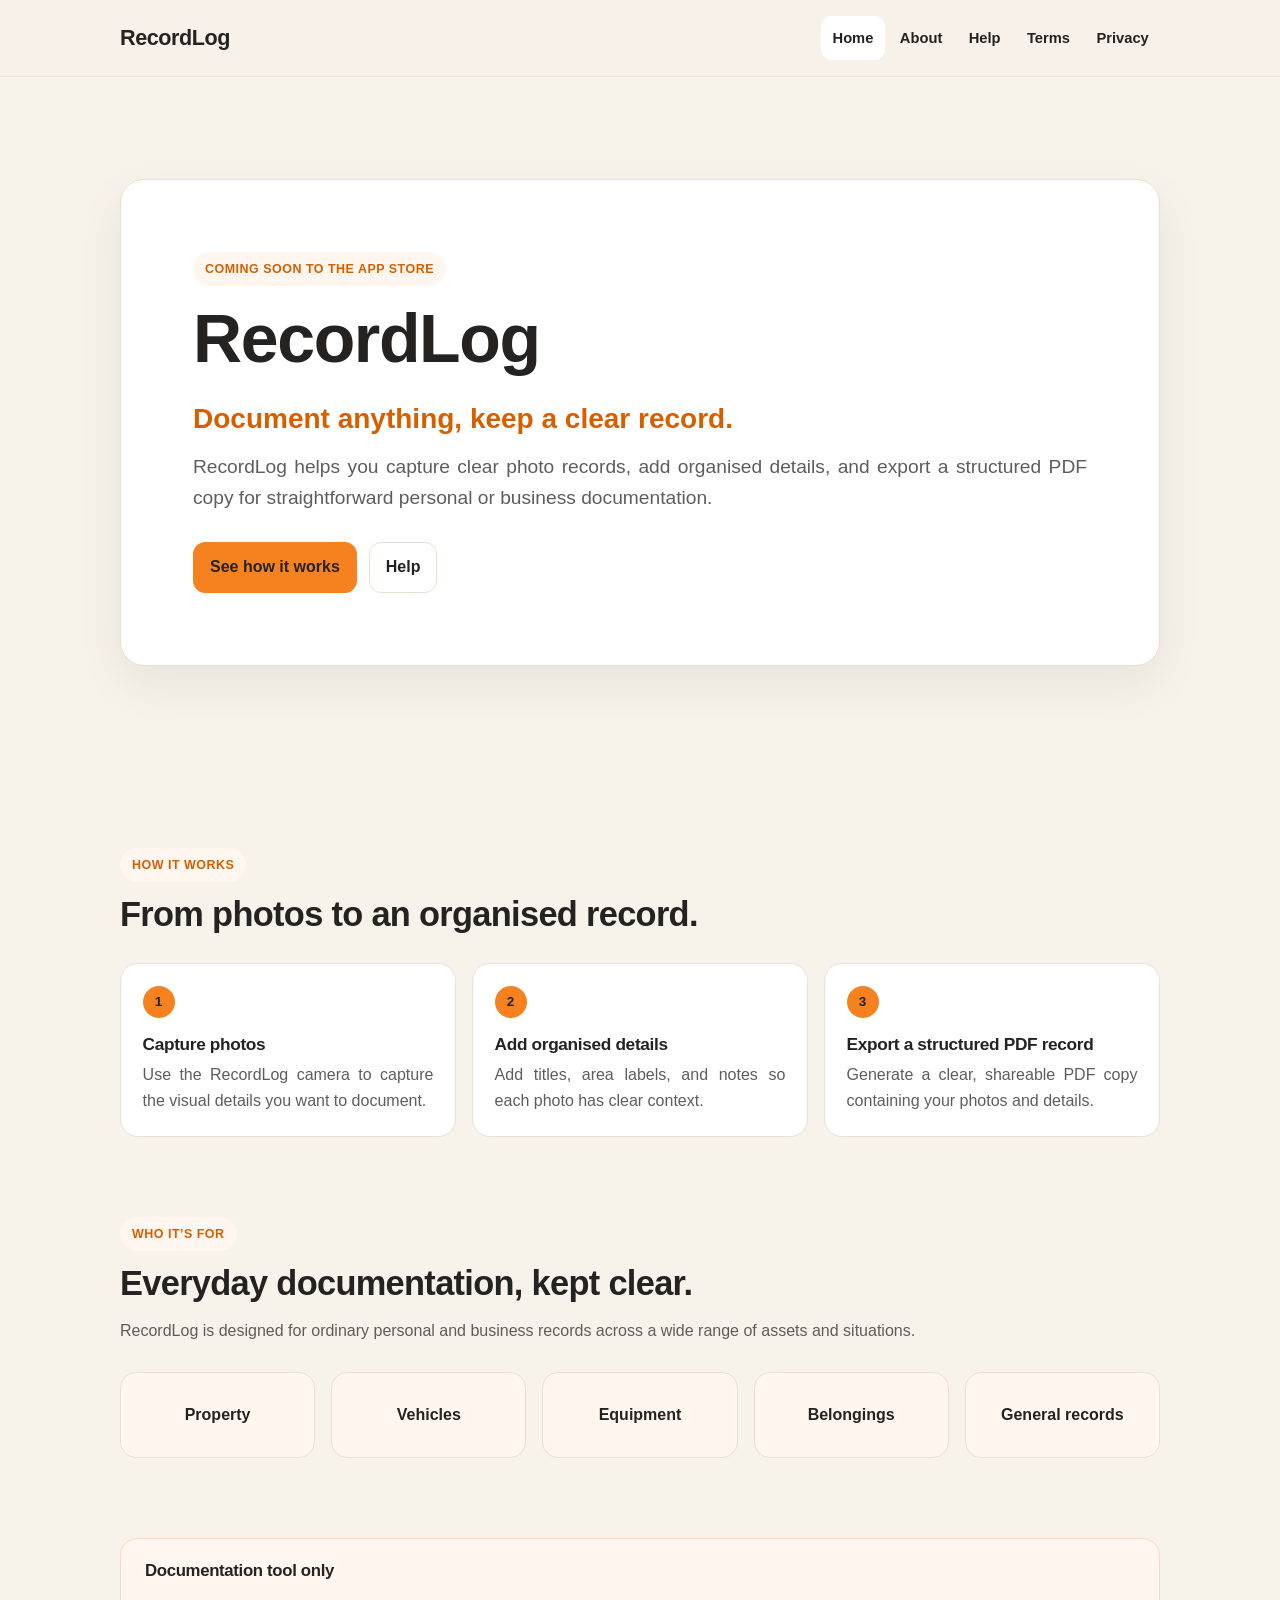
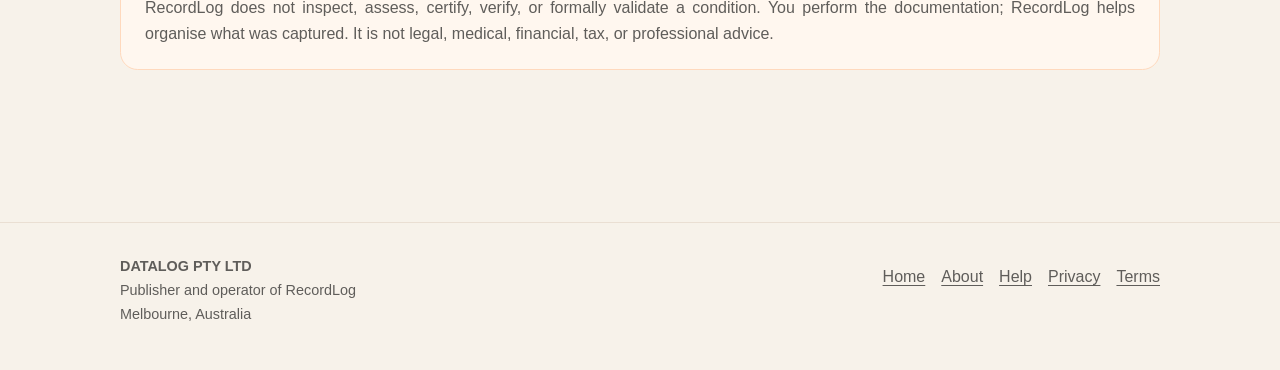
==== index.html @ 38646840 "Finalize RecordLog website polish" ====
<!doctype html>
<html lang="en-AU">
<head>
  <meta charset="utf-8">
  <meta name="viewport" content="width=device-width, initial-scale=1">
  <title>RecordLog — Document anything, keep a clear record</title>
  <meta name="description" content="RecordLog is a photo documentation app for organised details and structured PDF records, coming soon to the App Store.">
  <link rel="canonical" href="https://recordlog.com.au/">
  <meta property="og:title" content="RecordLog — Document anything, keep a clear record">
  <meta property="og:description" content="Capture photos, add organised details, and export a structured PDF record. Coming soon to the App Store.">
  <meta property="og:type" content="website">
  <meta property="og:url" content="https://recordlog.com.au/">
  <meta name="theme-color" content="#F7F2EA">
  <link rel="stylesheet" href="styles.css">
</head>
<body>
  <a class="skip-link" href="#main-content">Skip to main content</a>
  <header class="site-header">
    <div class="container header-inner">
      <a class="logo" href="index.html" aria-label="RecordLog home">RecordLog</a>
      <nav class="site-nav" aria-label="Primary navigation">
        <ul>
          <li><a href="index.html" aria-current="page">Home</a></li>
          <li><a href="about.html">About</a></li>
          <li><a href="support.html">Help</a></li>
          <li><a href="terms.html">Terms</a></li>
          <li><a href="privacy.html">Privacy</a></li>
        </ul>
      </nav>
    </div>
  </header>
  <main id="main-content" tabindex="-1">
    <section class="hero">
      <div class="container"><div class="hero-card">
        <p class="status">Coming soon to the App Store</p>
        <h1>RecordLog</h1>
        <p class="tagline">Document anything, keep a clear record.</p>
        <p class="hero-copy">RecordLog helps you capture clear photo records, add organised details, and export a structured PDF copy for straightforward personal or business documentation.</p>
        <div class="hero-actions"><a class="button" href="about.html">See how it works</a><a class="button button-secondary" href="support.html">Help</a></div>
      </div></div>
    </section>
    <section class="section" aria-labelledby="workflow-heading">
      <div class="container">
        <div class="section-heading"><p class="eyebrow">How it works</p><h2 id="workflow-heading">From photos to an organised record.</h2></div>
        <div class="workflow-grid">
          <article class="info-card"><span class="step-number" aria-hidden="true">1</span><h3>Capture photos</h3><p>Use the RecordLog camera to capture the visual details you want to document.</p></article>
          <article class="info-card"><span class="step-number" aria-hidden="true">2</span><h3>Add organised details</h3><p>Add titles, area labels, and notes so each photo has clear context.</p></article>
          <article class="info-card"><span class="step-number" aria-hidden="true">3</span><h3>Export a structured PDF record</h3><p>Generate a clear, shareable PDF copy containing your photos and details.</p></article>
        </div>
      </div>
    </section>
    <section class="section" aria-labelledby="audience-heading">
      <div class="container">
        <div class="section-heading"><p class="eyebrow">Who it’s for</p><h2 id="audience-heading">Everyday documentation, kept clear.</h2><p>RecordLog is designed for ordinary personal and business records across a wide range of assets and situations.</p></div>
        <div class="audience-grid" role="list"><div class="audience-item" role="listitem">Property</div><div class="audience-item" role="listitem">Vehicles</div><div class="audience-item" role="listitem">Equipment</div><div class="audience-item" role="listitem">Belongings</div><div class="audience-item" role="listitem">General records</div></div>
      </div>
    </section>
    <section class="section" aria-labelledby="boundary-heading">
      <div class="container"><div class="notice"><h2 id="boundary-heading">Documentation tool only</h2><p>RecordLog does not inspect, assess, certify, verify, or formally validate a condition. You perform the documentation; RecordLog helps organise what was captured. It is not legal, medical, financial, tax, or professional advice.</p></div></div>
    </section>
  </main>
  <footer class="site-footer"><div class="container footer-inner"><div class="footer-meta"><strong>DATALOG PTY LTD</strong><br>Publisher and operator of RecordLog<br>Melbourne, Australia</div><ul class="footer-links"><li><a href="index.html">Home</a></li><li><a href="about.html">About</a></li><li><a href="support.html">Help</a></li><li><a href="privacy.html">Privacy</a></li><li><a href="terms.html">Terms</a></li></ul></div></footer>
</body>
</html>
---- styles.css ----
:root {
  --background: #f7f2ea;
  --surface: #ffffff;
  --surface-soft: #fff7ef;
  --accent: #f5821f;
  --accent-deep: #d65f00;
  --accent-strong: #f5821f;
  --accent-soft: #ffd9bd;
  --text: #252321;
  --muted: #5f5d5a;
  --border: #eadfd3;
  --max-width: 1040px;
  --content-width: 820px;
  --shadow: 0 18px 50px rgba(30, 30, 30, 0.07);
}

*, *::before, *::after { box-sizing: border-box; }
html { scroll-behavior: smooth; }
body { margin: 0; background: var(--background); color: var(--text); font-family: -apple-system, BlinkMacSystemFont, "Segoe UI", Roboto, Arial, sans-serif; font-size: 1rem; line-height: 1.65; text-rendering: optimizeLegibility; -webkit-font-smoothing: antialiased; }
a { color: var(--accent-deep); text-decoration-thickness: 1px; text-underline-offset: 0.18em; }
a:hover { text-decoration-thickness: 2px; }
a:focus-visible, summary:focus-visible { outline: 3px solid rgba(245, 130, 31, 0.35); outline-offset: 3px; }
.skip-link { position: fixed; top: 0.75rem; left: 0.75rem; z-index: 100; transform: translateY(-160%); border-radius: 0.6rem; padding: 0.7rem 1rem; background: var(--text); color: #fff; font-weight: 700; }
.skip-link:focus { transform: translateY(0); }
h1, h2, h3, p { margin-top: 0; }
h1, h2, h3 { line-height: 1.2; letter-spacing: -0.02em; }
h1 { margin-bottom: 1rem; font-size: clamp(2.35rem, 6vw, 4.25rem); }
h2 { margin-bottom: 0.85rem; font-size: clamp(1.55rem, 3vw, 2.15rem); }
h3 { margin-bottom: 0.45rem; font-size: 1.08rem; }
p, li { color: var(--muted); }
p:last-child { margin-bottom: 0; }
.container { width: min(calc(100% - 3rem), var(--max-width)); margin-inline: auto; }
.content-container { width: min(calc(100% - 3rem), var(--content-width)); margin-inline: auto; }
.site-header { border-bottom: 1px solid rgba(234, 223, 211, 0.9); background: rgba(247, 242, 234, 0.96); }
.header-inner { display: flex; min-height: 76px; align-items: center; justify-content: space-between; gap: 1.5rem; }
.logo { color: var(--text); font-size: 1.35rem; font-weight: 800; letter-spacing: -0.02em; text-decoration: none; }
.site-nav ul { display: flex; margin: 0; padding: 0; align-items: center; flex-wrap: wrap; gap: 0.25rem; list-style: none; }
.site-nav a { display: flex; min-height: 44px; align-items: center; border-radius: 0.65rem; padding: 0.55rem 0.7rem; color: var(--text); font-size: 0.92rem; font-weight: 650; text-decoration: none; }
.site-nav a:hover, .site-nav a[aria-current="page"] { background: var(--surface); }
main { min-height: 62vh; }
.hero { padding: clamp(3.5rem, 8vw, 6.5rem) 0; }
.hero-card, .page-card { border: 1px solid var(--border); border-radius: 1.5rem; background: var(--surface); box-shadow: var(--shadow); }
.hero-card { padding: clamp(2rem, 6vw, 4.5rem); }
.page-card { padding: clamp(1.5rem, 5vw, 3rem); }
.eyebrow, .status { display: inline-flex; width: fit-content; align-items: center; border-radius: 999px; padding: 0.4rem 0.75rem; background: var(--surface-soft); color: var(--accent-deep); font-size: 0.78rem; font-weight: 800; letter-spacing: 0.04em; text-transform: uppercase; }
.tagline { margin-bottom: 0.55rem; color: var(--accent-deep); font-size: clamp(1.3rem, 3vw, 1.75rem); font-weight: 800; }
.hero-copy, .page-intro { max-width: 720px; font-size: clamp(1.05rem, 2vw, 1.2rem); }
.hero-actions { display: flex; margin-top: 1.75rem; flex-wrap: wrap; gap: 0.75rem; }
.button { display: inline-flex; min-height: 48px; align-items: center; justify-content: center; border: 1px solid var(--accent-strong); border-radius: 0.75rem; padding: 0.7rem 1rem; background: var(--accent-strong); color: var(--text); font-weight: 750; text-decoration: none; }
.button-secondary { border-color: var(--border); background: var(--surface); color: var(--text); }
.section { padding: clamp(3rem, 7vw, 5rem) 0; }
.section + .section { padding-top: 0; }
.section-heading { max-width: 680px; margin-bottom: 1.75rem; }
.hero-card > .hero-copy, .section[aria-labelledby="audience-heading"] .section-heading { max-width: none; }
.workflow-grid, .audience-grid { display: grid; grid-template-columns: repeat(3, minmax(0, 1fr)); gap: 1rem; }
.audience-grid { grid-template-columns: repeat(5, minmax(0, 1fr)); }
.info-card { border: 1px solid var(--border); border-radius: 1.1rem; padding: 1.35rem; background: var(--surface); }
.step-number { display: grid; width: 2rem; height: 2rem; margin-bottom: 1rem; place-items: center; border-radius: 50%; background: var(--accent); color: var(--text); font-size: 0.85rem; font-weight: 850; }
.audience-item { display: grid; min-height: 86px; place-items: center; border: 1px solid var(--border); border-radius: 1rem; padding: 1rem 0.7rem; background: var(--surface-soft); color: var(--text); font-weight: 750; text-align: center; }
.notice { border: 1px solid var(--accent-soft); border-radius: 1.1rem; padding: 1.35rem 1.5rem; background: var(--surface-soft); }
.notice h2, .notice h3 { font-size: 1.05rem; }
.notice-spaced { margin-top: 1.5rem; }
.page-hero { padding: clamp(3rem, 7vw, 5rem) 0 1.5rem; }
.page-hero-panel { border-radius: 1.4rem; padding: clamp(1.7rem, 5vw, 2.5rem); background: linear-gradient(135deg, var(--accent), #fa9a45); color: var(--text); }
.page-hero-panel h1, .page-hero-panel p { color: var(--text); }
.page-hero-panel h1 { margin-bottom: 0.5rem; font-size: clamp(2rem, 5vw, 3rem); }
.page-status { margin-top: 1rem; background: rgba(255, 255, 255, 0.88); }
.legal-meta { display: inline-flex; margin-top: 0.75rem; border-radius: 999px; padding: 0.4rem 0.75rem; background: rgba(255, 255, 255, 0.9); color: var(--text); font-size: 0.82rem; font-weight: 750; }
.accordion { display: grid; gap: 0.75rem; }
.accordion details { overflow: hidden; border: 1px solid var(--border); border-radius: 0.85rem; background: var(--surface); }
.accordion summary { display: flex; min-height: 52px; cursor: pointer; align-items: center; gap: 0.75rem; padding: 0.75rem 1rem; color: var(--text); list-style: none; }
.accordion summary::-webkit-details-marker { display: none; }
.accordion summary h2 { margin: 0; flex: 1; font-size: 0.98rem; font-weight: 800; letter-spacing: 0; }
.accordion summary::after { content: "⌄"; color: var(--muted); font-size: 1.45rem; line-height: 1; transform: rotate(0deg); transition: transform 200ms ease-in-out; }
.accordion details[open] summary::after { transform: rotate(180deg); }
.section-number { color: var(--accent-deep); font-size: 0.72rem; font-weight: 850; letter-spacing: 0.08em; }
.accordion-content { border-top: 1px solid var(--border); padding: 1rem; }
.accordion-content > :last-child { margin-bottom: 0; }
.feature-list, .step-list { display: grid; margin: 0; padding: 0; gap: 0; list-style: none; }
.feature-list li, .step-row, .support-item { border-bottom: 1px solid var(--border); padding: 0.9rem 0; }
.feature-list li:first-child, .step-row:first-child, .support-item:first-child { padding-top: 0; }
.feature-list li:last-child, .step-row:last-child, .support-item:last-child { border-bottom: 0; padding-bottom: 0; }
.feature-list strong, .step-row strong, .support-item strong { display: block; margin-bottom: 0.2rem; color: var(--text); }
.feature-list p, .step-row p, .support-item p { margin-bottom: 0; }
.tip { margin-top: 0.45rem; font-size: 0.9rem; }
.prose h2 { margin-top: 2.25rem; font-size: 1.45rem; }
.prose h2:first-child { margin-top: 0; }
.prose ul { padding-left: 1.25rem; }
.hero-copy, .prose p, .accordion-content p { text-align: left; }
.contact-card { margin-top: 1.5rem; border-radius: 1.1rem; padding: 1.5rem; background: linear-gradient(135deg, var(--accent), #fa9a45); color: var(--text); text-align: center; }
.contact-card h2, .contact-card p { color: var(--text); }
.contact-card a { color: var(--text); font-weight: 800; }
.site-footer { margin-top: clamp(2.5rem, 6vw, 4.5rem); border-top: 1px solid var(--border); }
.footer-inner { display: flex; padding: 2rem 0 2.75rem; align-items: flex-start; justify-content: space-between; gap: 1.5rem; }
.footer-meta { color: var(--muted); font-size: 0.9rem; }
.footer-links { display: flex; margin: 0; padding: 0; flex-wrap: wrap; justify-content: flex-end; gap: 0.5rem 1rem; list-style: none; }
.footer-links a { display: inline-flex; min-height: 44px; align-items: center; color: var(--muted); }
.not-found { display: grid; min-height: 60vh; padding: 3rem 0; place-items: center; text-align: center; }
.not-found h1 { font-size: clamp(3rem, 10vw, 6rem); }
@media (max-width: 820px) {
  .header-inner, .footer-inner { flex-direction: column; }
  .header-inner { padding: 1rem 0; align-items: flex-start; gap: 0.65rem; }
  .site-nav, .site-nav ul { width: 100%; }
  .workflow-grid, .audience-grid { grid-template-columns: 1fr; }
  .audience-item { min-height: 0; place-items: start; text-align: left; }
  .footer-links { justify-content: flex-start; }
}
@media (max-width: 480px) {
  .container, .content-container { width: min(calc(100% - 2rem), var(--max-width)); }
  .site-nav ul { display: grid; grid-template-columns: repeat(2, minmax(0, 1fr)); }
  .site-nav a { width: 100%; padding-inline: 0.55rem; }
  .hero-card, .page-card { border-radius: 1.15rem; }
  .page-hero-panel { border-radius: 1.1rem; }
  .footer-links { display: grid; grid-template-columns: 1fr; }
}
@media (min-width: 700px) {
  .hero-card > .hero-copy, .workflow-grid .info-card p, .prose p, .accordion-content p, .section[aria-labelledby="boundary-heading"] .notice p {
    text-align: justify;
    text-justify: inter-word;
  }
}
@media (prefers-reduced-motion: reduce) {
  html { scroll-behavior: auto; }
  .accordion summary::after { transition: none; }
}
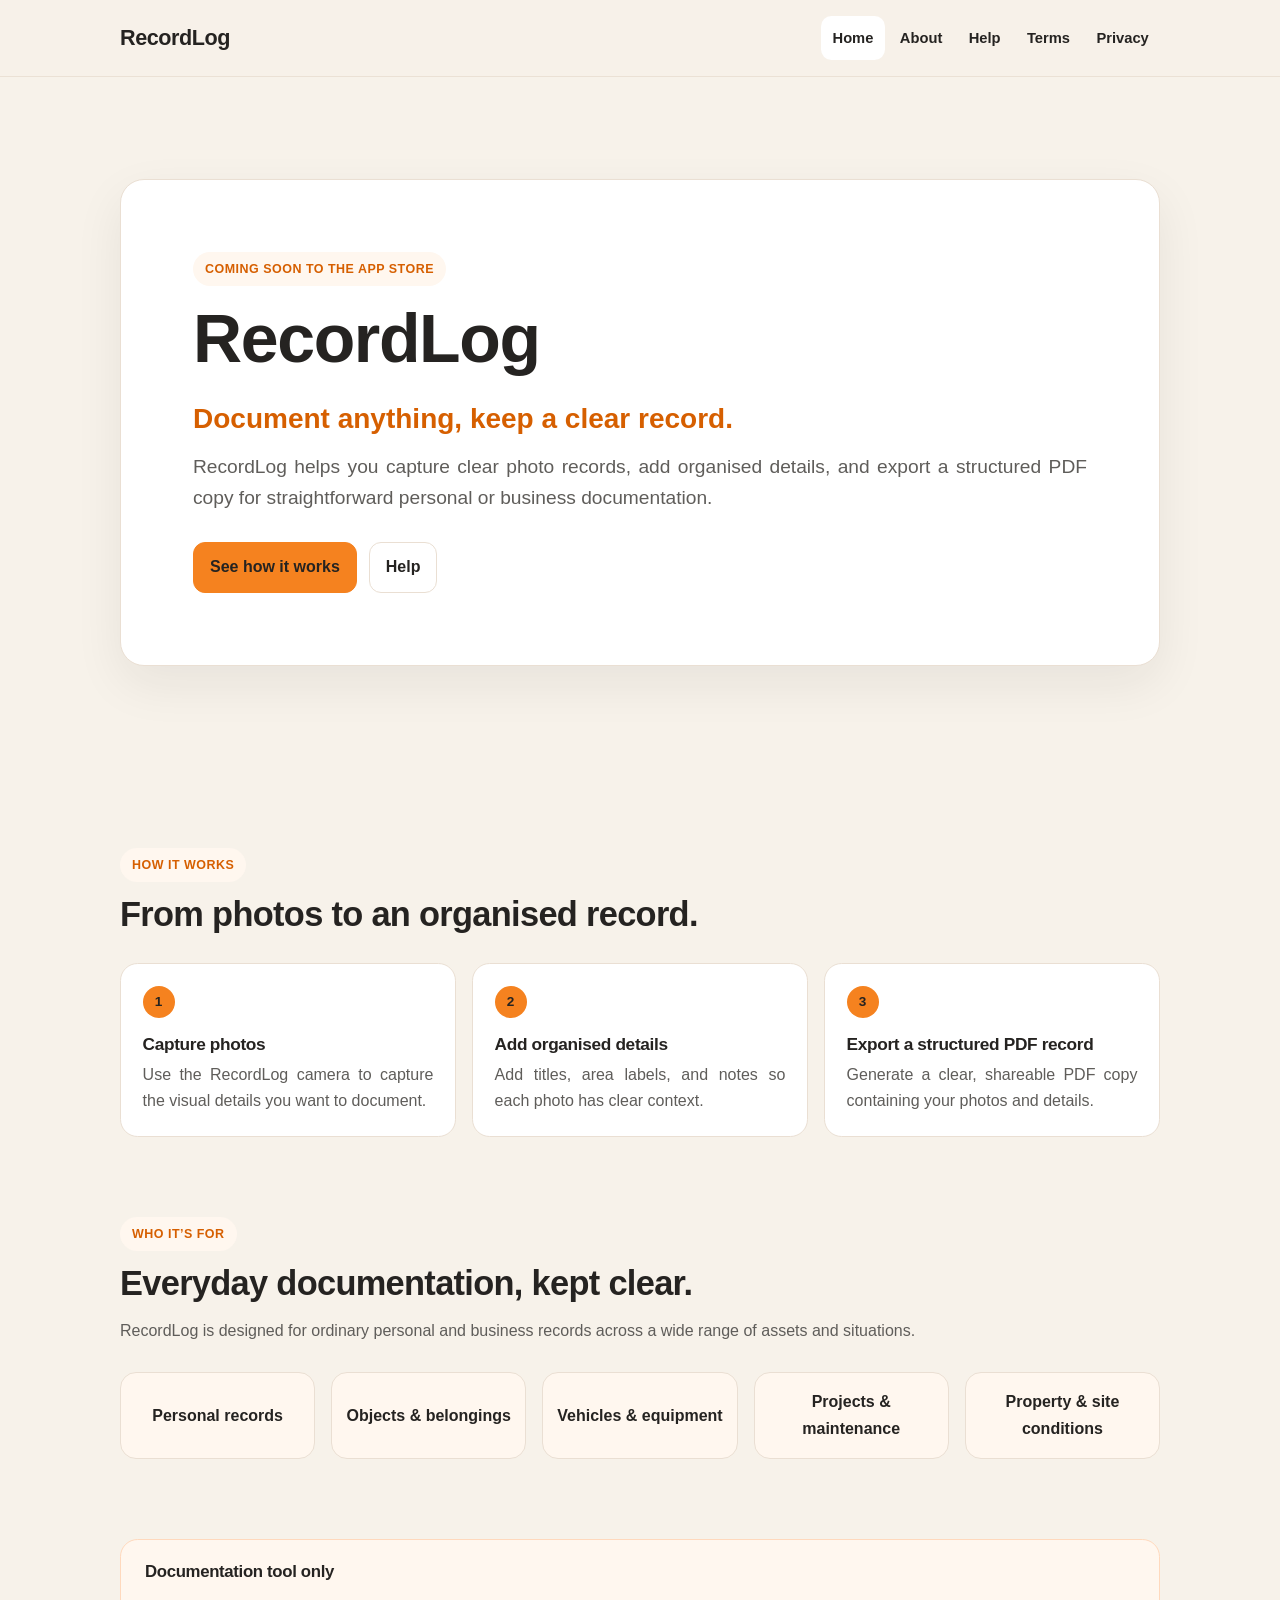
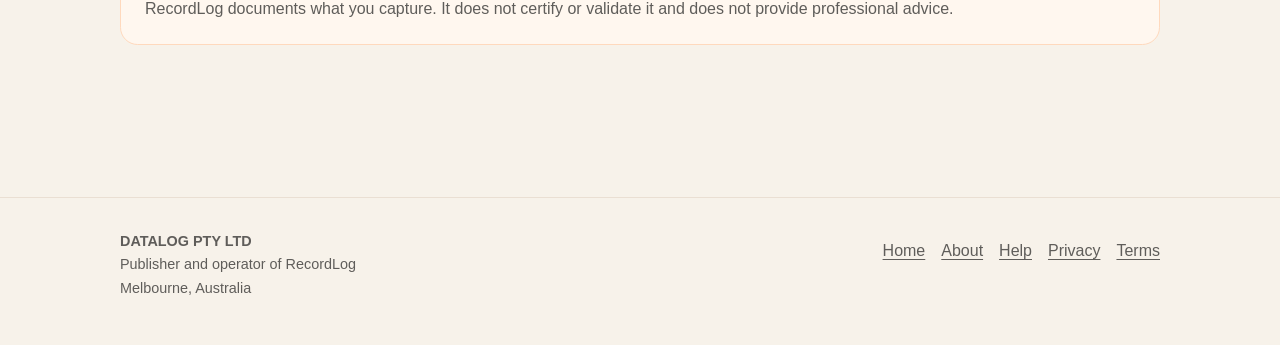
==== commit 1f16a93d: "Align RecordLog website with locked V1 app" ====
--- a/index.html
+++ b/index.html
@@ -52,11 +52,11 @@
     <section class="section" aria-labelledby="audience-heading">
       <div class="container">
         <div class="section-heading"><p class="eyebrow">Who it’s for</p><h2 id="audience-heading">Everyday documentation, kept clear.</h2><p>RecordLog is designed for ordinary personal and business records across a wide range of assets and situations.</p></div>
-        <div class="audience-grid" role="list"><div class="audience-item" role="listitem">Property</div><div class="audience-item" role="listitem">Vehicles</div><div class="audience-item" role="listitem">Equipment</div><div class="audience-item" role="listitem">Belongings</div><div class="audience-item" role="listitem">General records</div></div>
+        <div class="audience-grid" role="list"><div class="audience-item" role="listitem">Personal records</div><div class="audience-item" role="listitem">Objects &amp; belongings</div><div class="audience-item" role="listitem">Vehicles &amp; equipment</div><div class="audience-item" role="listitem">Projects &amp; maintenance</div><div class="audience-item" role="listitem">Property &amp; site conditions</div></div>
       </div>
     </section>
     <section class="section" aria-labelledby="boundary-heading">
-      <div class="container"><div class="notice"><h2 id="boundary-heading">Documentation tool only</h2><p>RecordLog does not inspect, assess, certify, verify, or formally validate a condition. You perform the documentation; RecordLog helps organise what was captured. It is not legal, medical, financial, tax, or professional advice.</p></div></div>
+      <div class="container"><div class="notice"><h2 id="boundary-heading">Documentation tool only</h2><p>RecordLog documents what you capture. It does not certify or validate it and does not provide professional advice.</p></div></div>
     </section>
   </main>
   <footer class="site-footer"><div class="container footer-inner"><div class="footer-meta"><strong>DATALOG PTY LTD</strong><br>Publisher and operator of RecordLog<br>Melbourne, Australia</div><ul class="footer-links"><li><a href="index.html">Home</a></li><li><a href="about.html">About</a></li><li><a href="support.html">Help</a></li><li><a href="privacy.html">Privacy</a></li><li><a href="terms.html">Terms</a></li></ul></div></footer>
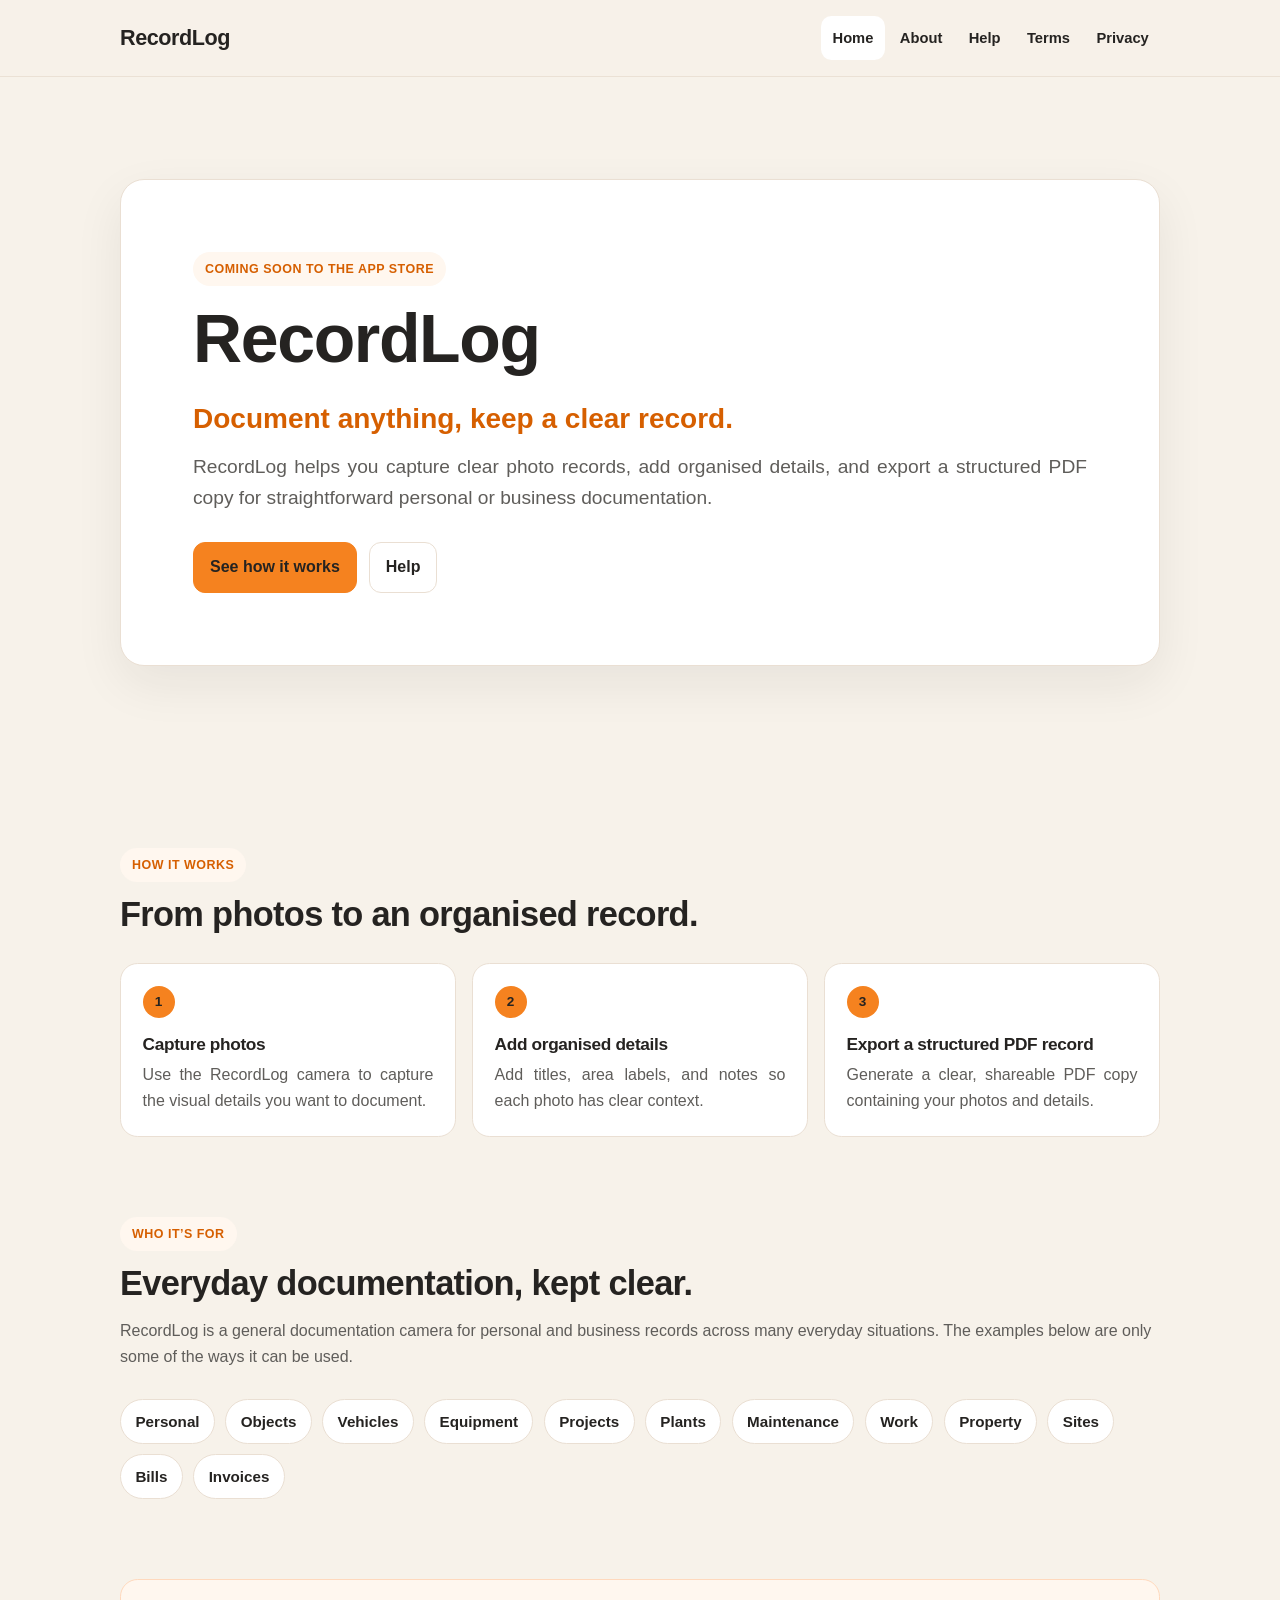
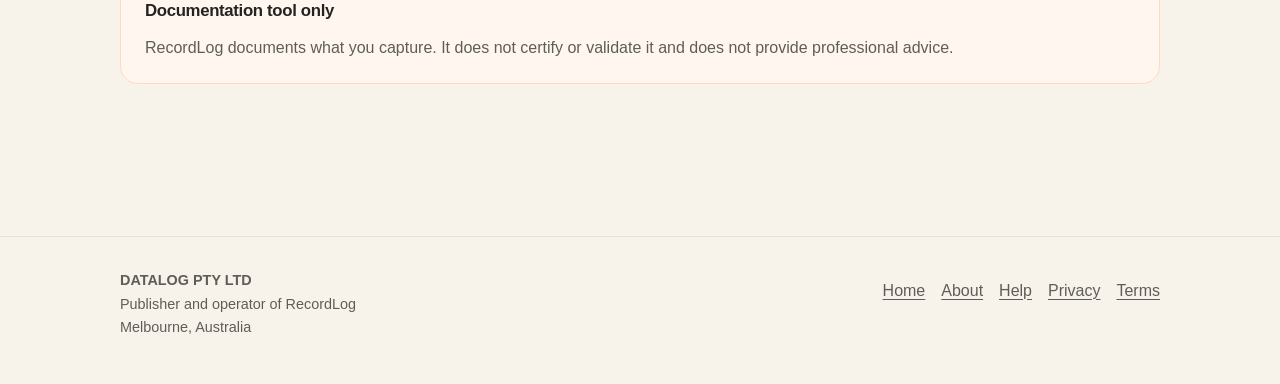
==== commit 91ad1a18: "Polish RecordLog website visual consistency" ====
--- a/index.html
+++ b/index.html
@@ -51,8 +51,8 @@
     </section>
     <section class="section" aria-labelledby="audience-heading">
       <div class="container">
-        <div class="section-heading"><p class="eyebrow">Who it’s for</p><h2 id="audience-heading">Everyday documentation, kept clear.</h2><p>RecordLog is designed for ordinary personal and business records across a wide range of assets and situations.</p></div>
-        <div class="audience-grid" role="list"><div class="audience-item" role="listitem">Personal records</div><div class="audience-item" role="listitem">Objects &amp; belongings</div><div class="audience-item" role="listitem">Vehicles &amp; equipment</div><div class="audience-item" role="listitem">Projects &amp; maintenance</div><div class="audience-item" role="listitem">Property &amp; site conditions</div></div>
+        <div class="section-heading"><p class="eyebrow">Who it’s for</p><h2 id="audience-heading">Everyday documentation, kept clear.</h2><p>RecordLog is a general documentation camera for personal and business records across many everyday situations. The examples below are only some of the ways it can be used.</p></div>
+        <div class="audience-grid" role="list"><div class="audience-item" role="listitem">Personal</div><div class="audience-item" role="listitem">Objects</div><div class="audience-item" role="listitem">Vehicles</div><div class="audience-item" role="listitem">Equipment</div><div class="audience-item" role="listitem">Projects</div><div class="audience-item" role="listitem">Plants</div><div class="audience-item" role="listitem">Maintenance</div><div class="audience-item" role="listitem">Work</div><div class="audience-item" role="listitem">Property</div><div class="audience-item" role="listitem">Sites</div><div class="audience-item" role="listitem">Bills</div><div class="audience-item" role="listitem">Invoices</div></div>
       </div>
     </section>
     <section class="section" aria-labelledby="boundary-heading">
--- a/styles.css
+++ b/styles.css
@@ -52,14 +52,15 @@
 .section + .section { padding-top: 0; }
 .section-heading { max-width: 680px; margin-bottom: 1.75rem; }
 .hero-card > .hero-copy, .section[aria-labelledby="audience-heading"] .section-heading { max-width: none; }
-.workflow-grid, .audience-grid { display: grid; grid-template-columns: repeat(3, minmax(0, 1fr)); gap: 1rem; }
-.audience-grid { grid-template-columns: repeat(5, minmax(0, 1fr)); }
+.workflow-grid { display: grid; grid-template-columns: repeat(3, minmax(0, 1fr)); gap: 1rem; }
+.audience-grid { display: flex; flex-wrap: wrap; justify-content: flex-start; gap: 0.65rem; }
 .info-card { border: 1px solid var(--border); border-radius: 1.1rem; padding: 1.35rem; background: var(--surface); }
 .step-number { display: grid; width: 2rem; height: 2rem; margin-bottom: 1rem; place-items: center; border-radius: 50%; background: var(--accent); color: var(--text); font-size: 0.85rem; font-weight: 850; }
-.audience-item { display: grid; min-height: 86px; place-items: center; border: 1px solid var(--border); border-radius: 1rem; padding: 1rem 0.7rem; background: var(--surface-soft); color: var(--text); font-weight: 750; text-align: center; }
+.audience-item { display: inline-flex; align-items: center; border: 1px solid var(--border); border-radius: 999px; padding: 0.55rem 0.9rem; background: var(--surface); color: var(--text); font-size: 0.95rem; font-weight: 700; text-align: center; }
 .notice { border: 1px solid var(--accent-soft); border-radius: 1.1rem; padding: 1.35rem 1.5rem; background: var(--surface-soft); }
 .notice h2, .notice h3 { font-size: 1.05rem; }
 .notice-spaced { margin-top: 1.5rem; }
+.privacy-intro-notice { margin-bottom: 1.5rem; }
 .page-hero { padding: clamp(3rem, 7vw, 5rem) 0 1.5rem; }
 .page-hero-panel { border-radius: 1.4rem; padding: clamp(1.7rem, 5vw, 2.5rem); background: linear-gradient(135deg, var(--accent), #fa9a45); color: var(--text); }
 .page-hero-panel h1, .page-hero-panel p { color: var(--text); }
@@ -101,8 +102,7 @@
   .header-inner, .footer-inner { flex-direction: column; }
   .header-inner { padding: 1rem 0; align-items: flex-start; gap: 0.65rem; }
   .site-nav, .site-nav ul { width: 100%; }
-  .workflow-grid, .audience-grid { grid-template-columns: 1fr; }
-  .audience-item { min-height: 0; place-items: start; text-align: left; }
+  .workflow-grid { grid-template-columns: 1fr; }
   .footer-links { justify-content: flex-start; }
 }
 @media (max-width: 480px) {
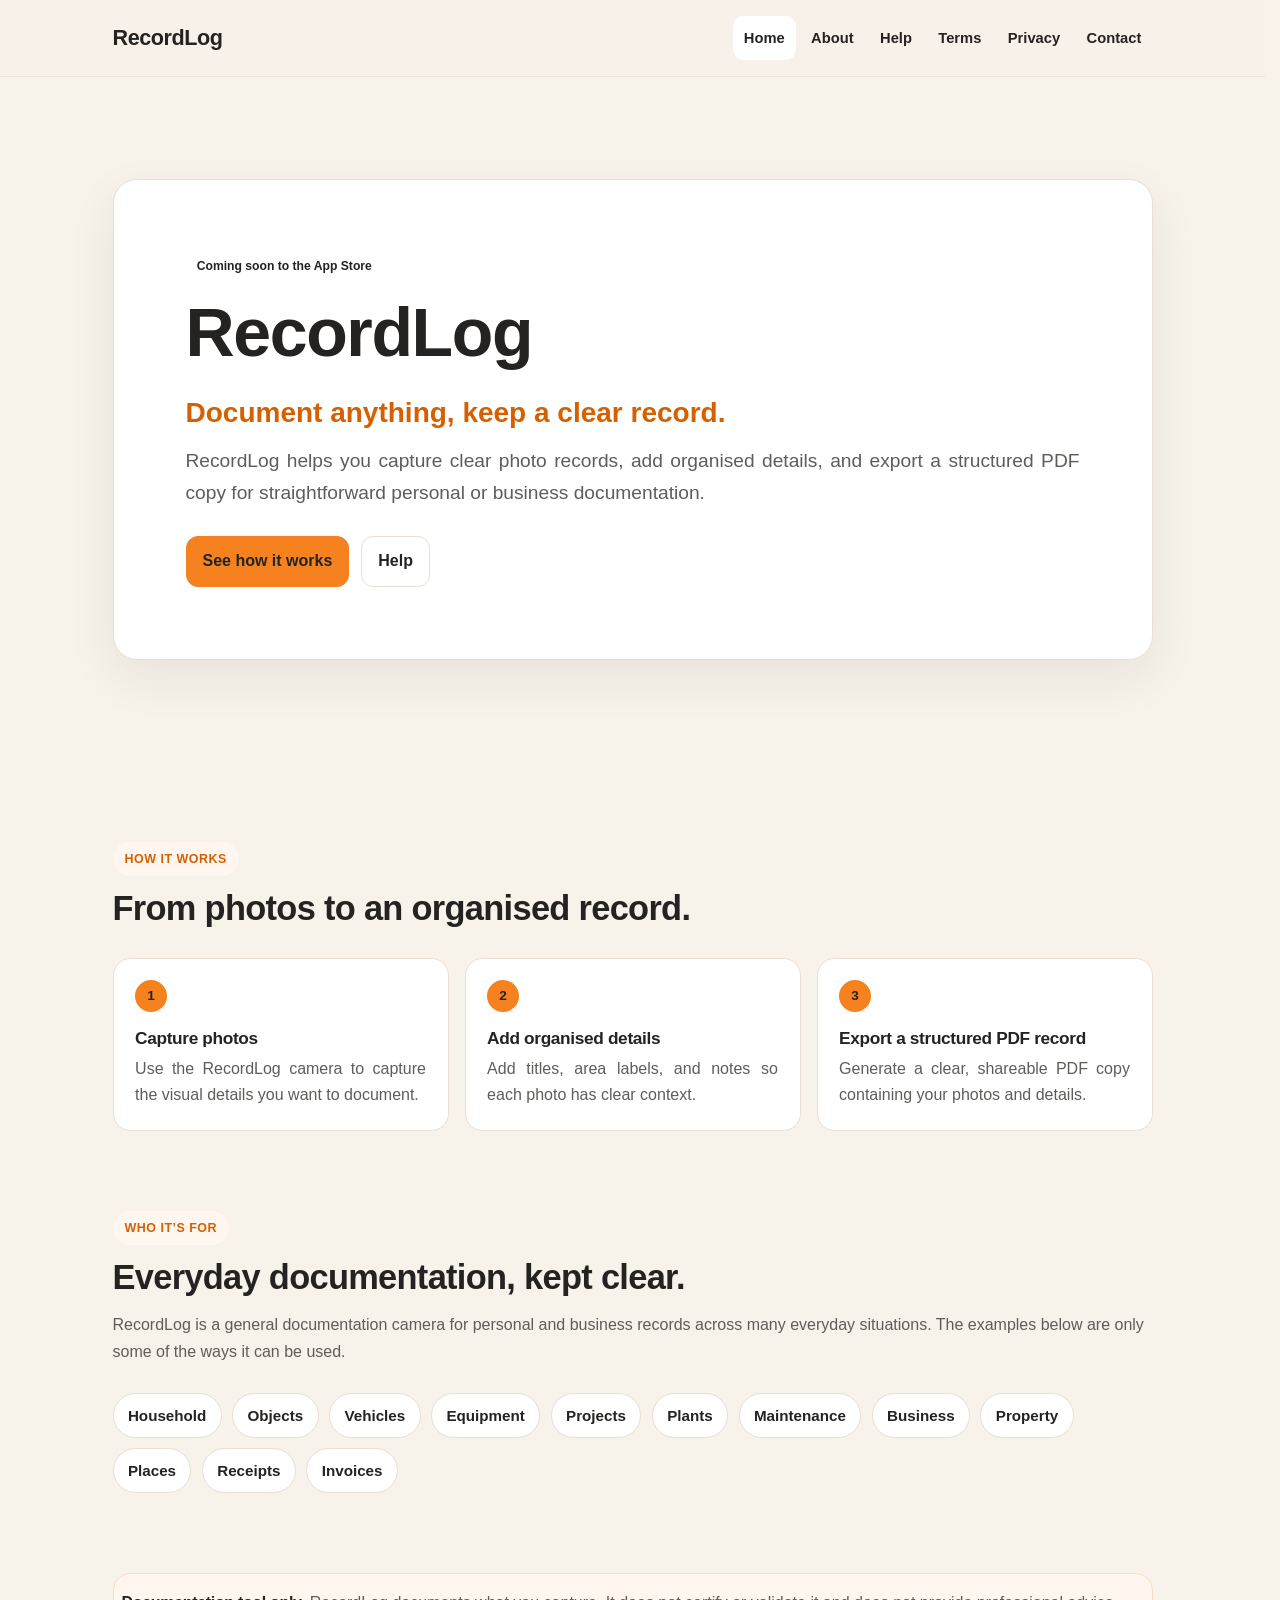
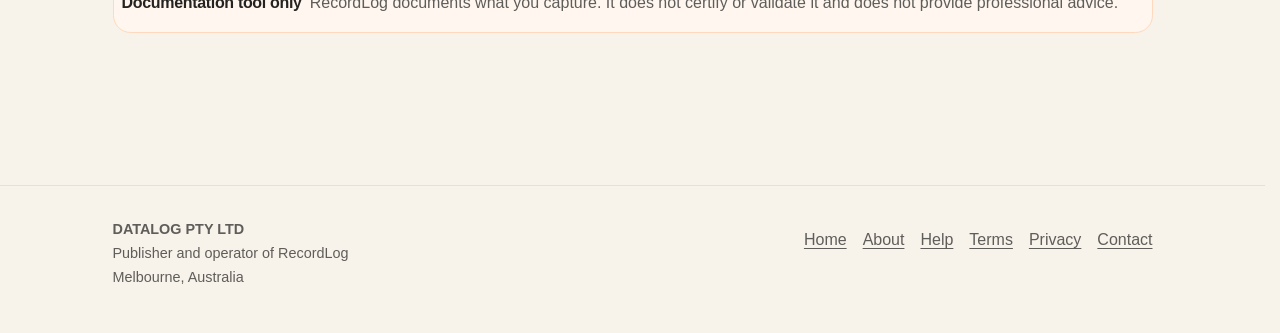
==== commit 24f198ea: "Finalize RecordLog V1 website polish" ====
--- a/index.html
+++ b/index.html
@@ -25,6 +25,7 @@
           <li><a href="support.html">Help</a></li>
           <li><a href="terms.html">Terms</a></li>
           <li><a href="privacy.html">Privacy</a></li>
+          <li><a href="contact.html">Contact</a></li>
         </ul>
       </nav>
     </div>
@@ -52,13 +53,13 @@
     <section class="section" aria-labelledby="audience-heading">
       <div class="container">
         <div class="section-heading"><p class="eyebrow">Who it’s for</p><h2 id="audience-heading">Everyday documentation, kept clear.</h2><p>RecordLog is a general documentation camera for personal and business records across many everyday situations. The examples below are only some of the ways it can be used.</p></div>
-        <div class="audience-grid" role="list"><div class="audience-item" role="listitem">Personal</div><div class="audience-item" role="listitem">Objects</div><div class="audience-item" role="listitem">Vehicles</div><div class="audience-item" role="listitem">Equipment</div><div class="audience-item" role="listitem">Projects</div><div class="audience-item" role="listitem">Plants</div><div class="audience-item" role="listitem">Maintenance</div><div class="audience-item" role="listitem">Work</div><div class="audience-item" role="listitem">Property</div><div class="audience-item" role="listitem">Sites</div><div class="audience-item" role="listitem">Bills</div><div class="audience-item" role="listitem">Invoices</div></div>
+        <div class="audience-grid" role="list"><div class="audience-item" role="listitem">Household</div><div class="audience-item" role="listitem">Objects</div><div class="audience-item" role="listitem">Vehicles</div><div class="audience-item" role="listitem">Equipment</div><div class="audience-item" role="listitem">Projects</div><div class="audience-item" role="listitem">Plants</div><div class="audience-item" role="listitem">Maintenance</div><div class="audience-item" role="listitem">Business</div><div class="audience-item" role="listitem">Property</div><div class="audience-item" role="listitem">Places</div><div class="audience-item" role="listitem">Receipts</div><div class="audience-item" role="listitem">Invoices</div></div>
       </div>
     </section>
     <section class="section" aria-labelledby="boundary-heading">
-      <div class="container"><div class="notice"><h2 id="boundary-heading">Documentation tool only</h2><p>RecordLog documents what you capture. It does not certify or validate it and does not provide professional advice.</p></div></div>
+      <div class="container"><div class="notice home-documentation-notice"><h2 id="boundary-heading">Documentation tool only</h2><p>RecordLog documents what you capture. It does not certify or validate it and does not provide professional advice.</p></div></div>
     </section>
   </main>
-  <footer class="site-footer"><div class="container footer-inner"><div class="footer-meta"><strong>DATALOG PTY LTD</strong><br>Publisher and operator of RecordLog<br>Melbourne, Australia</div><ul class="footer-links"><li><a href="index.html">Home</a></li><li><a href="about.html">About</a></li><li><a href="support.html">Help</a></li><li><a href="privacy.html">Privacy</a></li><li><a href="terms.html">Terms</a></li></ul></div></footer>
+  <footer class="site-footer"><div class="container footer-inner"><div class="footer-meta"><strong>DATALOG PTY LTD</strong><br>Publisher and operator of RecordLog<br>Melbourne, Australia</div><ul class="footer-links"><li><a href="index.html">Home</a></li><li><a href="about.html">About</a></li><li><a href="support.html">Help</a></li><li><a href="terms.html">Terms</a></li><li><a href="privacy.html">Privacy</a></li><li><a href="contact.html">Contact</a></li></ul></div></footer>
 </body>
 </html>
--- a/styles.css
+++ b/styles.css
@@ -15,7 +15,7 @@
 }
 
 *, *::before, *::after { box-sizing: border-box; }
-html { scroll-behavior: smooth; }
+html { scroll-behavior: smooth; scrollbar-gutter: stable; }
 body { margin: 0; background: var(--background); color: var(--text); font-family: -apple-system, BlinkMacSystemFont, "Segoe UI", Roboto, Arial, sans-serif; font-size: 1rem; line-height: 1.65; text-rendering: optimizeLegibility; -webkit-font-smoothing: antialiased; }
 a { color: var(--accent-deep); text-decoration-thickness: 1px; text-underline-offset: 0.18em; }
 a:hover { text-decoration-thickness: 2px; }
@@ -42,7 +42,8 @@
 .hero-card, .page-card { border: 1px solid var(--border); border-radius: 1.5rem; background: var(--surface); box-shadow: var(--shadow); }
 .hero-card { padding: clamp(2rem, 6vw, 4.5rem); }
 .page-card { padding: clamp(1.5rem, 5vw, 3rem); }
-.eyebrow, .status { display: inline-flex; width: fit-content; align-items: center; border-radius: 999px; padding: 0.4rem 0.75rem; background: var(--surface-soft); color: var(--accent-deep); font-size: 0.78rem; font-weight: 800; letter-spacing: 0.04em; text-transform: uppercase; }
+.eyebrow { display: inline-flex; width: fit-content; align-items: center; border-radius: 999px; padding: 0.4rem 0.75rem; background: var(--surface-soft); color: var(--accent-deep); font-size: 0.78rem; font-weight: 800; letter-spacing: 0.04em; text-transform: uppercase; }
+.status { display: inline-flex; width: fit-content; align-items: center; border-radius: 999px; padding: 0.35rem 0.7rem; background: rgba(255, 255, 255, 0.88); color: var(--text); font-size: 0.76rem; font-weight: 650; letter-spacing: 0; line-height: 1.25; }
 .tagline { margin-bottom: 0.55rem; color: var(--accent-deep); font-size: clamp(1.3rem, 3vw, 1.75rem); font-weight: 800; }
 .hero-copy, .page-intro { max-width: 720px; font-size: clamp(1.05rem, 2vw, 1.2rem); }
 .hero-actions { display: flex; margin-top: 1.75rem; flex-wrap: wrap; gap: 0.75rem; }
@@ -62,11 +63,13 @@
 .notice-spaced { margin-top: 1.5rem; }
 .privacy-intro-notice { margin-bottom: 1.5rem; }
 .page-hero { padding: clamp(3rem, 7vw, 5rem) 0 1.5rem; }
-.page-hero-panel { border-radius: 1.4rem; padding: clamp(1.7rem, 5vw, 2.5rem); background: linear-gradient(135deg, var(--accent), #fa9a45); color: var(--text); }
+.page-hero + .section { padding-top: clamp(1.75rem, 4vw, 2.5rem); }
+.page-hero-panel { display: flex; min-height: clamp(11.25rem, 18vw, 12rem); flex-direction: column; justify-content: flex-start; border-radius: 1.4rem; padding: clamp(1.25rem, 3vw, 1.75rem); background: linear-gradient(135deg, var(--accent), #fa9a45); color: var(--text); }
 .page-hero-panel h1, .page-hero-panel p { color: var(--text); }
 .page-hero-panel h1 { margin-bottom: 0.5rem; font-size: clamp(2rem, 5vw, 3rem); }
-.page-status { margin-top: 1rem; background: rgba(255, 255, 255, 0.88); }
-.legal-meta { display: inline-flex; margin-top: 0.75rem; border-radius: 999px; padding: 0.4rem 0.75rem; background: rgba(255, 255, 255, 0.9); color: var(--text); font-size: 0.82rem; font-weight: 750; }
+.page-hero-panel .page-intro { margin-bottom: 0; }
+.page-status { margin-top: 0.7rem; }
+.legal-meta { display: inline-flex; width: fit-content; align-items: center; margin-top: 0.7rem; border-radius: 999px; padding: 0.35rem 0.7rem; background: rgba(255, 255, 255, 0.9); color: var(--text); font-size: 0.78rem; font-weight: 650; letter-spacing: 0; line-height: 1.25; }
 .accordion { display: grid; gap: 0.75rem; }
 .accordion details { overflow: hidden; border: 1px solid var(--border); border-radius: 0.85rem; background: var(--surface); }
 .accordion summary { display: flex; min-height: 52px; cursor: pointer; align-items: center; gap: 0.75rem; padding: 0.75rem 1rem; color: var(--text); list-style: none; }
@@ -119,6 +122,11 @@
     text-justify: inter-word;
   }
 }
+@media (min-width: 900px) {
+  .home-documentation-notice { display: flex; align-items: center; gap: 0.5rem; padding: 1rem 0.5rem; }
+  .home-documentation-notice h2 { margin-bottom: 0; flex: 0 0 auto; font-size: 1rem; white-space: nowrap; }
+  .home-documentation-notice p { margin-bottom: 0; }
+}
 @media (prefers-reduced-motion: reduce) {
   html { scroll-behavior: auto; }
   .accordion summary::after { transition: none; }
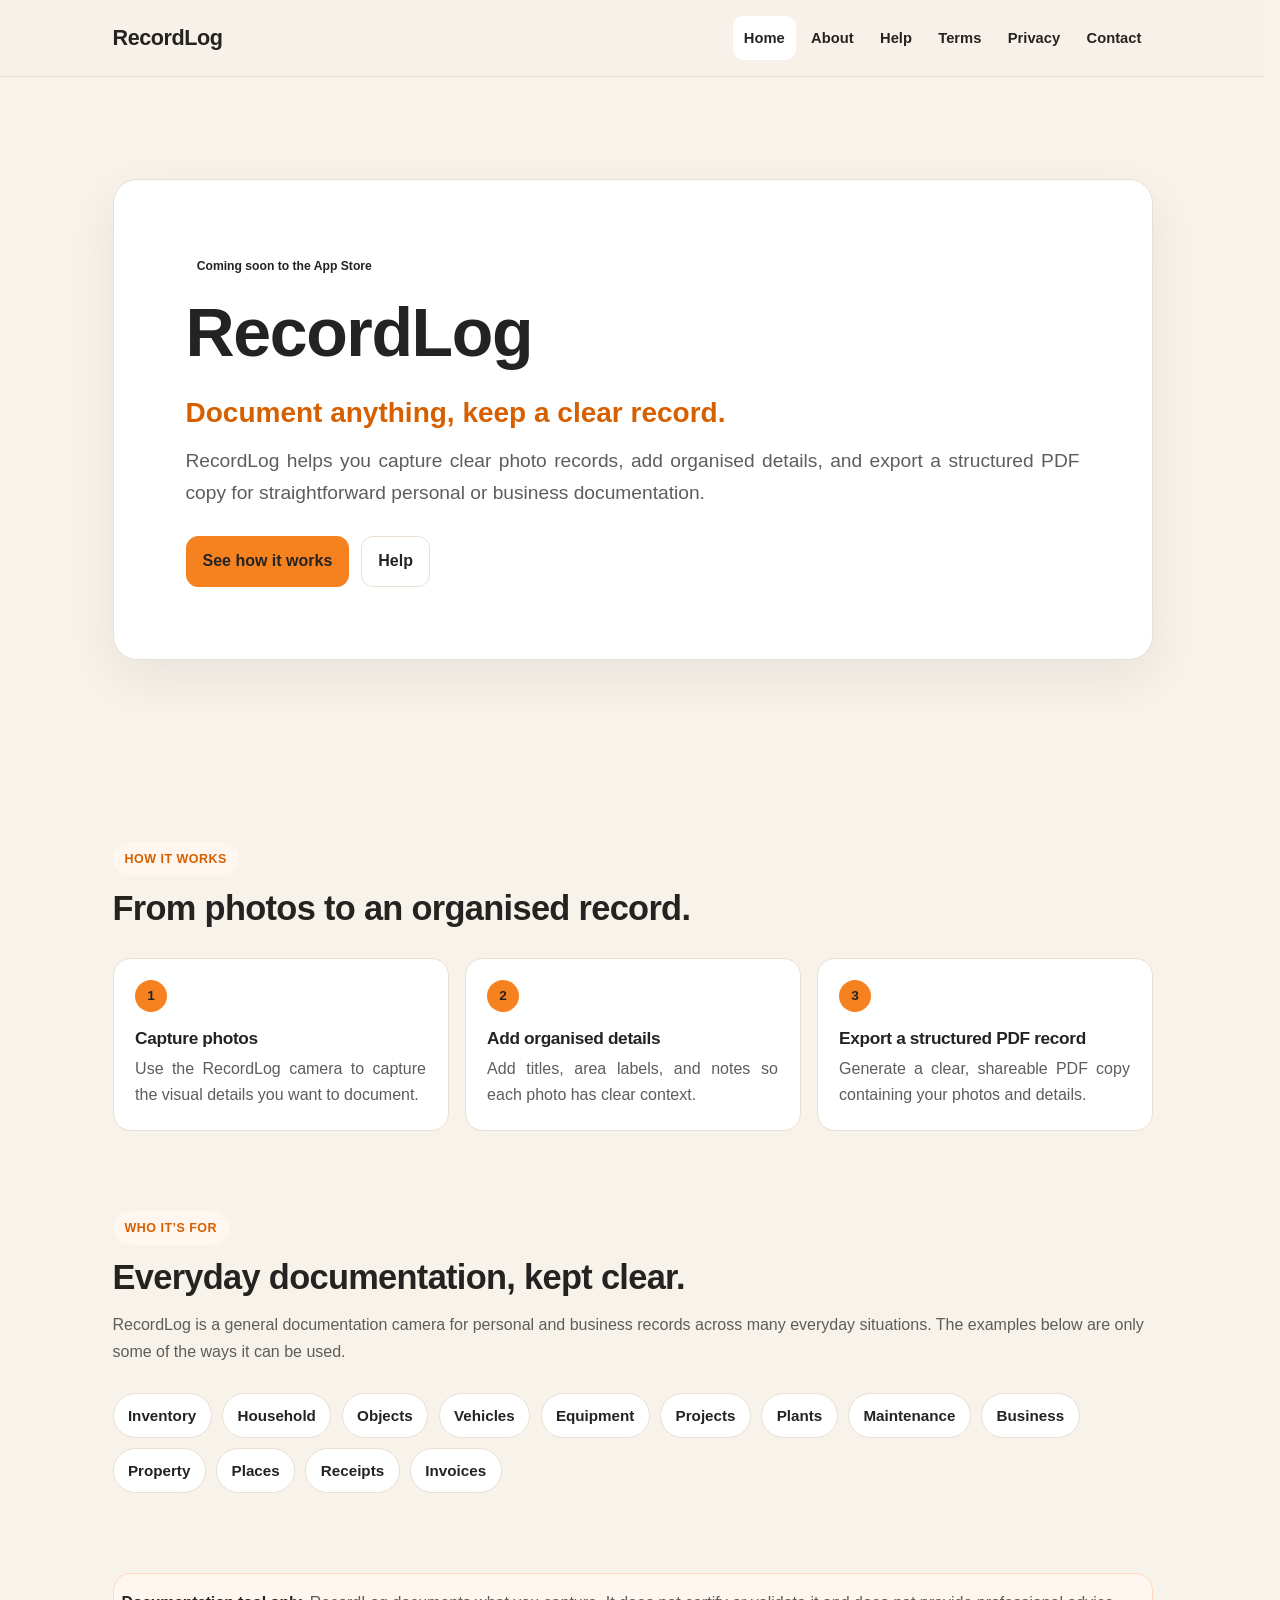
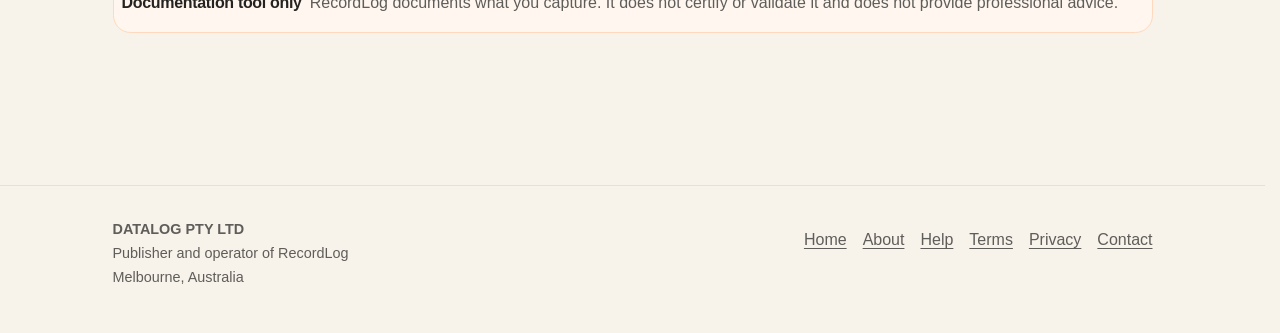
==== commit fd34005a: "Update RecordLog About and categories" ====
--- a/index.html
+++ b/index.html
@@ -53,7 +53,7 @@
     <section class="section" aria-labelledby="audience-heading">
       <div class="container">
         <div class="section-heading"><p class="eyebrow">Who it’s for</p><h2 id="audience-heading">Everyday documentation, kept clear.</h2><p>RecordLog is a general documentation camera for personal and business records across many everyday situations. The examples below are only some of the ways it can be used.</p></div>
-        <div class="audience-grid" role="list"><div class="audience-item" role="listitem">Household</div><div class="audience-item" role="listitem">Objects</div><div class="audience-item" role="listitem">Vehicles</div><div class="audience-item" role="listitem">Equipment</div><div class="audience-item" role="listitem">Projects</div><div class="audience-item" role="listitem">Plants</div><div class="audience-item" role="listitem">Maintenance</div><div class="audience-item" role="listitem">Business</div><div class="audience-item" role="listitem">Property</div><div class="audience-item" role="listitem">Places</div><div class="audience-item" role="listitem">Receipts</div><div class="audience-item" role="listitem">Invoices</div></div>
+        <div class="audience-grid" role="list"><div class="audience-item" role="listitem">Inventory</div><div class="audience-item" role="listitem">Household</div><div class="audience-item" role="listitem">Objects</div><div class="audience-item" role="listitem">Vehicles</div><div class="audience-item" role="listitem">Equipment</div><div class="audience-item" role="listitem">Projects</div><div class="audience-item" role="listitem">Plants</div><div class="audience-item" role="listitem">Maintenance</div><div class="audience-item" role="listitem">Business</div><div class="audience-item" role="listitem">Property</div><div class="audience-item" role="listitem">Places</div><div class="audience-item" role="listitem">Receipts</div><div class="audience-item" role="listitem">Invoices</div></div>
       </div>
     </section>
     <section class="section" aria-labelledby="boundary-heading">
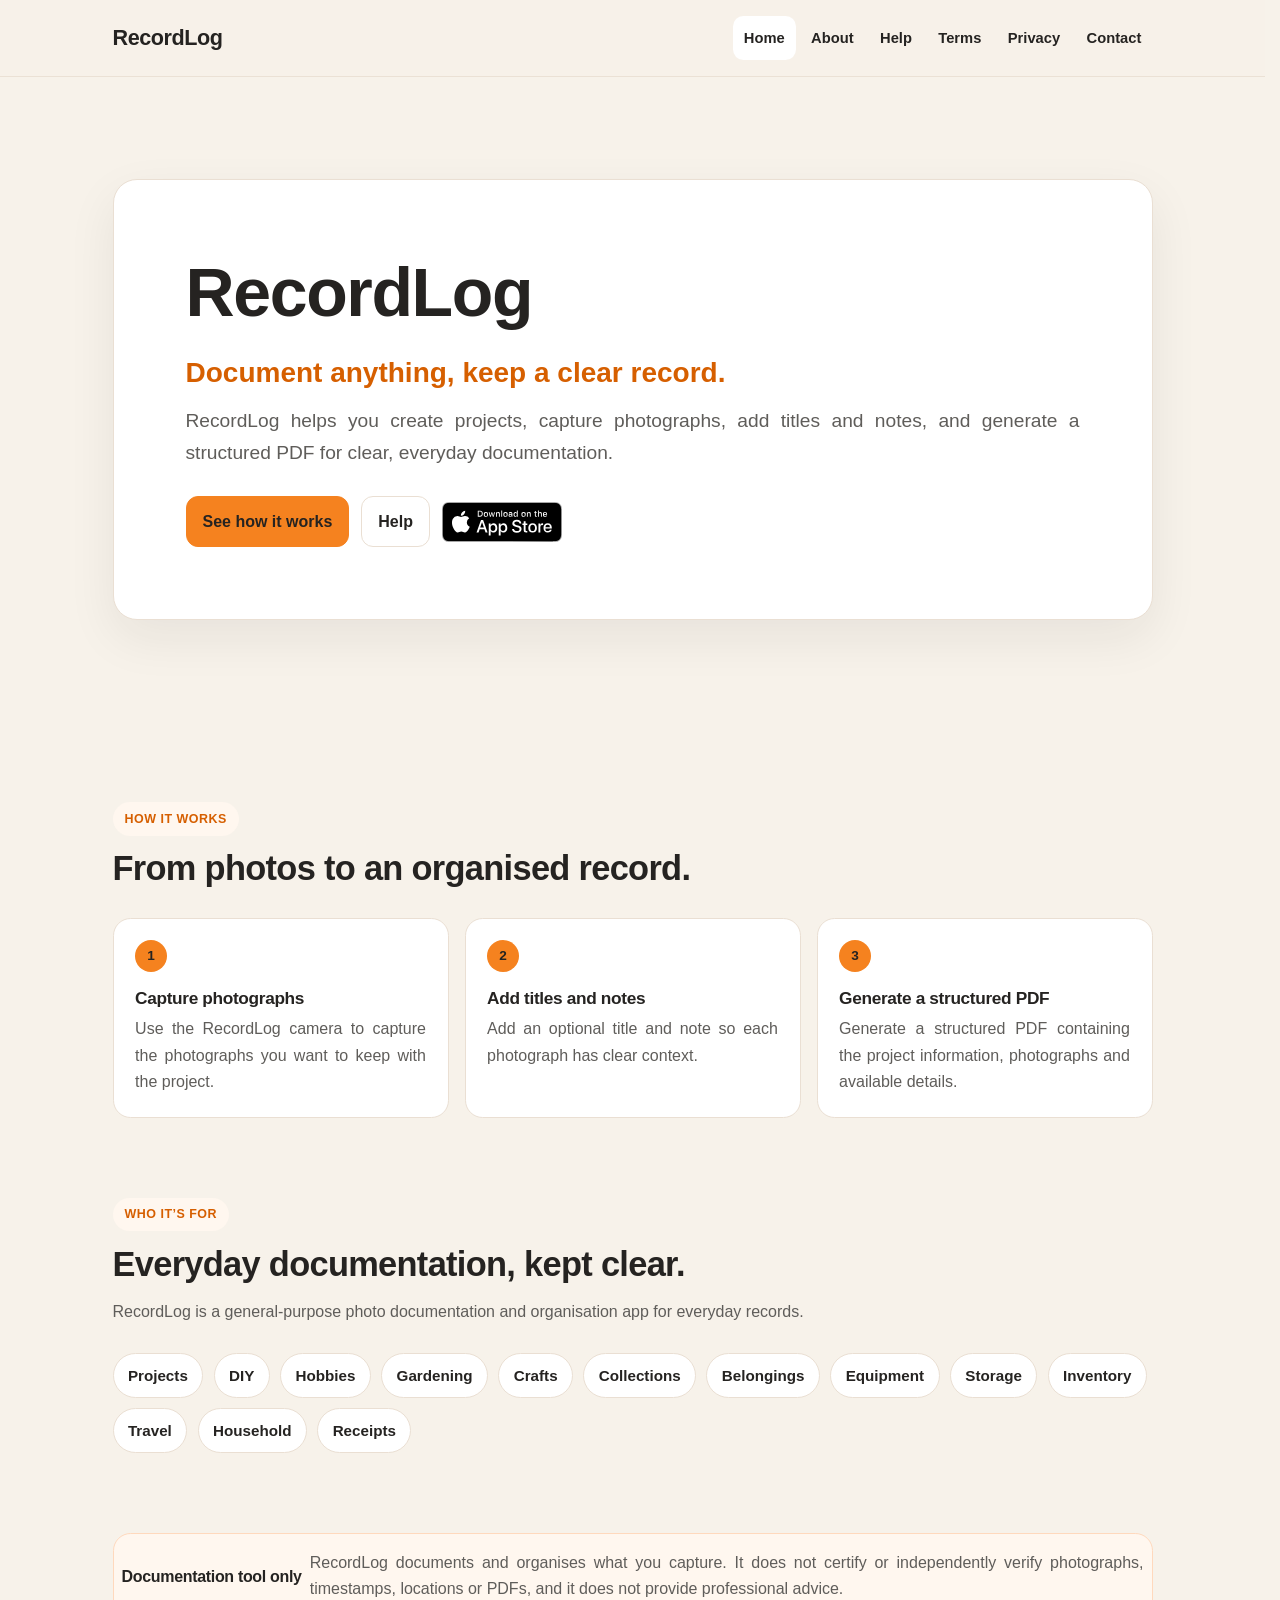
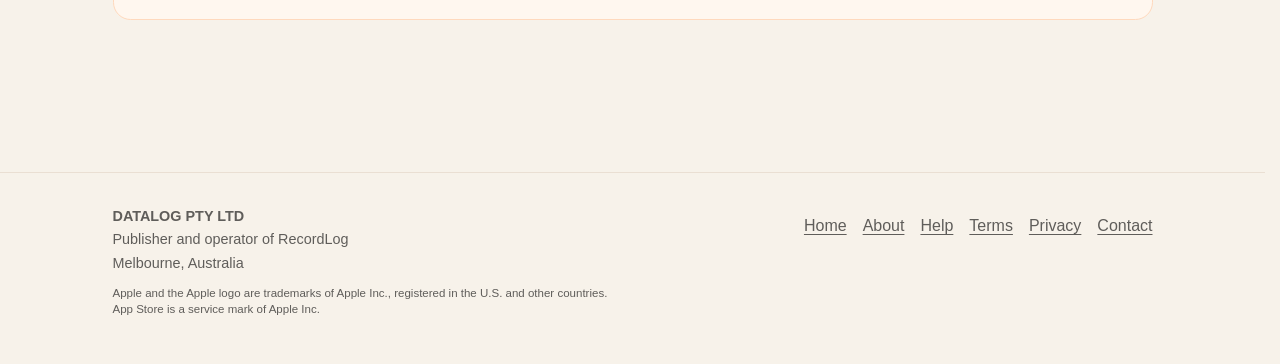
==== commit 680697b3: "Publish approved RecordLog Website V1" ====
--- a/index.html
+++ b/index.html
@@ -4,10 +4,10 @@
   <meta charset="utf-8">
   <meta name="viewport" content="width=device-width, initial-scale=1">
   <title>RecordLog — Document anything, keep a clear record</title>
-  <meta name="description" content="RecordLog is a photo documentation app for organised details and structured PDF records, coming soon to the App Store.">
+  <meta name="description" content="RecordLog is a photo documentation and organisation app for projects, photographs, titles, notes and structured PDF records, available on the App Store.">
   <link rel="canonical" href="https://recordlog.com.au/">
   <meta property="og:title" content="RecordLog — Document anything, keep a clear record">
-  <meta property="og:description" content="Capture photos, add organised details, and export a structured PDF record. Coming soon to the App Store.">
+  <meta property="og:description" content="Capture photographs, add titles and notes, and generate a structured PDF. Available on the App Store.">
   <meta property="og:type" content="website">
   <meta property="og:url" content="https://recordlog.com.au/">
   <meta name="theme-color" content="#F7F2EA">
@@ -33,33 +33,32 @@
   <main id="main-content" tabindex="-1">
     <section class="hero">
       <div class="container"><div class="hero-card">
-        <p class="status">Coming soon to the App Store</p>
         <h1>RecordLog</h1>
         <p class="tagline">Document anything, keep a clear record.</p>
-        <p class="hero-copy">RecordLog helps you capture clear photo records, add organised details, and export a structured PDF copy for straightforward personal or business documentation.</p>
-        <div class="hero-actions"><a class="button" href="about.html">See how it works</a><a class="button button-secondary" href="support.html">Help</a></div>
+        <p class="hero-copy">RecordLog helps you create projects, capture photographs, add titles and notes, and generate a structured PDF for clear, everyday documentation.</p>
+        <div class="hero-actions"><a class="button" href="about.html">See how it works</a><a class="button button-secondary" href="support.html">Help</a><a class="app-store-badge" href="https://apps.apple.com/au/app/recordlog/id6806089663" aria-label="Download RecordLog on the App Store"><img src="assets/download-on-the-app-store.svg" alt="Download on the App Store" width="120" height="40"></a></div>
       </div></div>
     </section>
     <section class="section" aria-labelledby="workflow-heading">
       <div class="container">
         <div class="section-heading"><p class="eyebrow">How it works</p><h2 id="workflow-heading">From photos to an organised record.</h2></div>
         <div class="workflow-grid">
-          <article class="info-card"><span class="step-number" aria-hidden="true">1</span><h3>Capture photos</h3><p>Use the RecordLog camera to capture the visual details you want to document.</p></article>
-          <article class="info-card"><span class="step-number" aria-hidden="true">2</span><h3>Add organised details</h3><p>Add titles, area labels, and notes so each photo has clear context.</p></article>
-          <article class="info-card"><span class="step-number" aria-hidden="true">3</span><h3>Export a structured PDF record</h3><p>Generate a clear, shareable PDF copy containing your photos and details.</p></article>
+          <article class="info-card"><span class="step-number" aria-hidden="true">1</span><h3>Capture photographs</h3><p>Use the RecordLog camera to capture the photographs you want to keep with the project.</p></article>
+          <article class="info-card"><span class="step-number" aria-hidden="true">2</span><h3>Add titles and notes</h3><p>Add an optional title and note so each photograph has clear context.</p></article>
+          <article class="info-card"><span class="step-number" aria-hidden="true">3</span><h3>Generate a structured PDF</h3><p>Generate a structured PDF containing the project information, photographs and available details.</p></article>
         </div>
       </div>
     </section>
     <section class="section" aria-labelledby="audience-heading">
       <div class="container">
-        <div class="section-heading"><p class="eyebrow">Who it’s for</p><h2 id="audience-heading">Everyday documentation, kept clear.</h2><p>RecordLog is a general documentation camera for personal and business records across many everyday situations. The examples below are only some of the ways it can be used.</p></div>
-        <div class="audience-grid" role="list"><div class="audience-item" role="listitem">Inventory</div><div class="audience-item" role="listitem">Household</div><div class="audience-item" role="listitem">Objects</div><div class="audience-item" role="listitem">Vehicles</div><div class="audience-item" role="listitem">Equipment</div><div class="audience-item" role="listitem">Projects</div><div class="audience-item" role="listitem">Plants</div><div class="audience-item" role="listitem">Maintenance</div><div class="audience-item" role="listitem">Business</div><div class="audience-item" role="listitem">Property</div><div class="audience-item" role="listitem">Places</div><div class="audience-item" role="listitem">Receipts</div><div class="audience-item" role="listitem">Invoices</div></div>
+        <div class="section-heading"><p class="eyebrow">Who it’s for</p><h2 id="audience-heading">Everyday documentation, kept clear.</h2><p>RecordLog is a general-purpose photo documentation and organisation app for everyday records.</p></div>
+        <div class="audience-grid" role="list"><div class="audience-item" role="listitem">Projects</div><div class="audience-item" role="listitem">DIY</div><div class="audience-item" role="listitem">Hobbies</div><div class="audience-item" role="listitem">Gardening</div><div class="audience-item" role="listitem">Crafts</div><div class="audience-item" role="listitem">Collections</div><div class="audience-item" role="listitem">Belongings</div><div class="audience-item" role="listitem">Equipment</div><div class="audience-item" role="listitem">Storage</div><div class="audience-item" role="listitem">Inventory</div><div class="audience-item" role="listitem">Travel</div><div class="audience-item" role="listitem">Household</div><div class="audience-item" role="listitem">Receipts</div></div>
       </div>
     </section>
     <section class="section" aria-labelledby="boundary-heading">
-      <div class="container"><div class="notice home-documentation-notice"><h2 id="boundary-heading">Documentation tool only</h2><p>RecordLog documents what you capture. It does not certify or validate it and does not provide professional advice.</p></div></div>
+      <div class="container"><div class="notice home-documentation-notice"><h2 id="boundary-heading">Documentation tool only</h2><p>RecordLog documents and organises what you capture. It does not certify or independently verify photographs, timestamps, locations or PDFs, and it does not provide professional advice.</p></div></div>
     </section>
   </main>
-  <footer class="site-footer"><div class="container footer-inner"><div class="footer-meta"><strong>DATALOG PTY LTD</strong><br>Publisher and operator of RecordLog<br>Melbourne, Australia</div><ul class="footer-links"><li><a href="index.html">Home</a></li><li><a href="about.html">About</a></li><li><a href="support.html">Help</a></li><li><a href="terms.html">Terms</a></li><li><a href="privacy.html">Privacy</a></li><li><a href="contact.html">Contact</a></li></ul></div></footer>
+  <footer class="site-footer"><div class="container footer-inner"><div class="footer-meta"><strong>DATALOG PTY LTD</strong><br>Publisher and operator of RecordLog<br>Melbourne, Australia<br><small class="apple-trademark-credit">Apple and the Apple logo are trademarks of Apple Inc., registered in the U.S. and other countries. App Store is a service mark of Apple Inc.</small></div><ul class="footer-links"><li><a href="index.html">Home</a></li><li><a href="about.html">About</a></li><li><a href="support.html">Help</a></li><li><a href="terms.html">Terms</a></li><li><a href="privacy.html">Privacy</a></li><li><a href="contact.html">Contact</a></li></ul></div></footer>
 </body>
 </html>
--- a/styles.css
+++ b/styles.css
@@ -49,6 +49,8 @@
 .hero-actions { display: flex; margin-top: 1.75rem; flex-wrap: wrap; gap: 0.75rem; }
 .button { display: inline-flex; min-height: 48px; align-items: center; justify-content: center; border: 1px solid var(--accent-strong); border-radius: 0.75rem; padding: 0.7rem 1rem; background: var(--accent-strong); color: var(--text); font-weight: 750; text-decoration: none; }
 .button-secondary { border-color: var(--border); background: var(--surface); color: var(--text); }
+.app-store-badge { display: inline-flex; min-height: 40px; align-items: center; border-radius: 0.2rem; line-height: 0; }
+.app-store-badge img { display: block; width: auto; height: 40px; }
 .section { padding: clamp(3rem, 7vw, 5rem) 0; }
 .section + .section { padding-top: 0; }
 .section-heading { max-width: 680px; margin-bottom: 1.75rem; }
@@ -80,6 +82,14 @@
 .section-number { color: var(--accent-deep); font-size: 0.72rem; font-weight: 850; letter-spacing: 0.08em; }
 .accordion-content { border-top: 1px solid var(--border); padding: 1rem; }
 .accordion-content > :last-child { margin-bottom: 0; }
+.accordion-content h3 { position: relative; margin: 1.3rem 0 0.45rem; padding-left: 1.05rem; color: var(--text); font-size: 0.98rem; font-weight: 800; }
+.accordion-content h3:first-child { margin-top: 0; }
+.accordion-content h3::before { content: "–"; position: absolute; left: 0; color: var(--accent-deep); }
+.accordion-content h3 + p { margin-left: 1.05rem; }
+.document-accordion { margin-top: 1.5rem; }
+.canonical-footer { margin-top: 1.5rem; color: var(--muted); font-size: 0.9rem; text-align: left; }
+.contact-details { text-align: left !important; }
+code { border-radius: 0.25rem; padding: 0.08rem 0.25rem; background: var(--surface-soft); color: var(--text); font-family: ui-monospace, SFMono-Regular, Menlo, Consolas, monospace; font-size: 0.9em; }
 .feature-list, .step-list { display: grid; margin: 0; padding: 0; gap: 0; list-style: none; }
 .feature-list li, .step-row, .support-item { border-bottom: 1px solid var(--border); padding: 0.9rem 0; }
 .feature-list li:first-child, .step-row:first-child, .support-item:first-child { padding-top: 0; }
@@ -90,13 +100,25 @@
 .prose h2 { margin-top: 2.25rem; font-size: 1.45rem; }
 .prose h2:first-child { margin-top: 0; }
 .prose ul { padding-left: 1.25rem; }
-.hero-copy, .prose p, .accordion-content p { text-align: left; }
+.hero-copy,
+.section-heading > p:not(.eyebrow),
+.workflow-grid .info-card p,
+.notice p,
+.accordion-content p,
+.accordion-content li {
+  text-align: justify;
+  text-align-last: auto;
+  text-justify: inter-word;
+  overflow-wrap: break-word;
+  text-wrap: pretty;
+}
 .contact-card { margin-top: 1.5rem; border-radius: 1.1rem; padding: 1.5rem; background: linear-gradient(135deg, var(--accent), #fa9a45); color: var(--text); text-align: center; }
 .contact-card h2, .contact-card p { color: var(--text); }
 .contact-card a { color: var(--text); font-weight: 800; }
 .site-footer { margin-top: clamp(2.5rem, 6vw, 4.5rem); border-top: 1px solid var(--border); }
 .footer-inner { display: flex; padding: 2rem 0 2.75rem; align-items: flex-start; justify-content: space-between; gap: 1.5rem; }
 .footer-meta { color: var(--muted); font-size: 0.9rem; }
+.apple-trademark-credit { display: inline-block; max-width: 32rem; margin-top: 0.55rem; color: var(--muted); font-size: 0.72rem; line-height: 1.4; }
 .footer-links { display: flex; margin: 0; padding: 0; flex-wrap: wrap; justify-content: flex-end; gap: 0.5rem 1rem; list-style: none; }
 .footer-links a { display: inline-flex; min-height: 44px; align-items: center; color: var(--muted); }
 .not-found { display: grid; min-height: 60vh; padding: 3rem 0; place-items: center; text-align: center; }
@@ -116,17 +138,15 @@
   .page-hero-panel { border-radius: 1.1rem; }
   .footer-links { display: grid; grid-template-columns: 1fr; }
 }
-@media (min-width: 700px) {
-  .hero-card > .hero-copy, .workflow-grid .info-card p, .prose p, .accordion-content p, .section[aria-labelledby="boundary-heading"] .notice p {
-    text-align: justify;
-    text-justify: inter-word;
-  }
-}
 @media (min-width: 900px) {
   .home-documentation-notice { display: flex; align-items: center; gap: 0.5rem; padding: 1rem 0.5rem; }
   .home-documentation-notice h2 { margin-bottom: 0; flex: 0 0 auto; font-size: 1rem; white-space: nowrap; }
   .home-documentation-notice p { margin-bottom: 0; }
 }
+@media (min-width: 700px) {
+  .accordion-content .orphan-controlled { text-wrap: balance; }
+  .accordion-content .orphan-controlled .keep-together { white-space: nowrap; }
+}
 @media (prefers-reduced-motion: reduce) {
   html { scroll-behavior: auto; }
   .accordion summary::after { transition: none; }
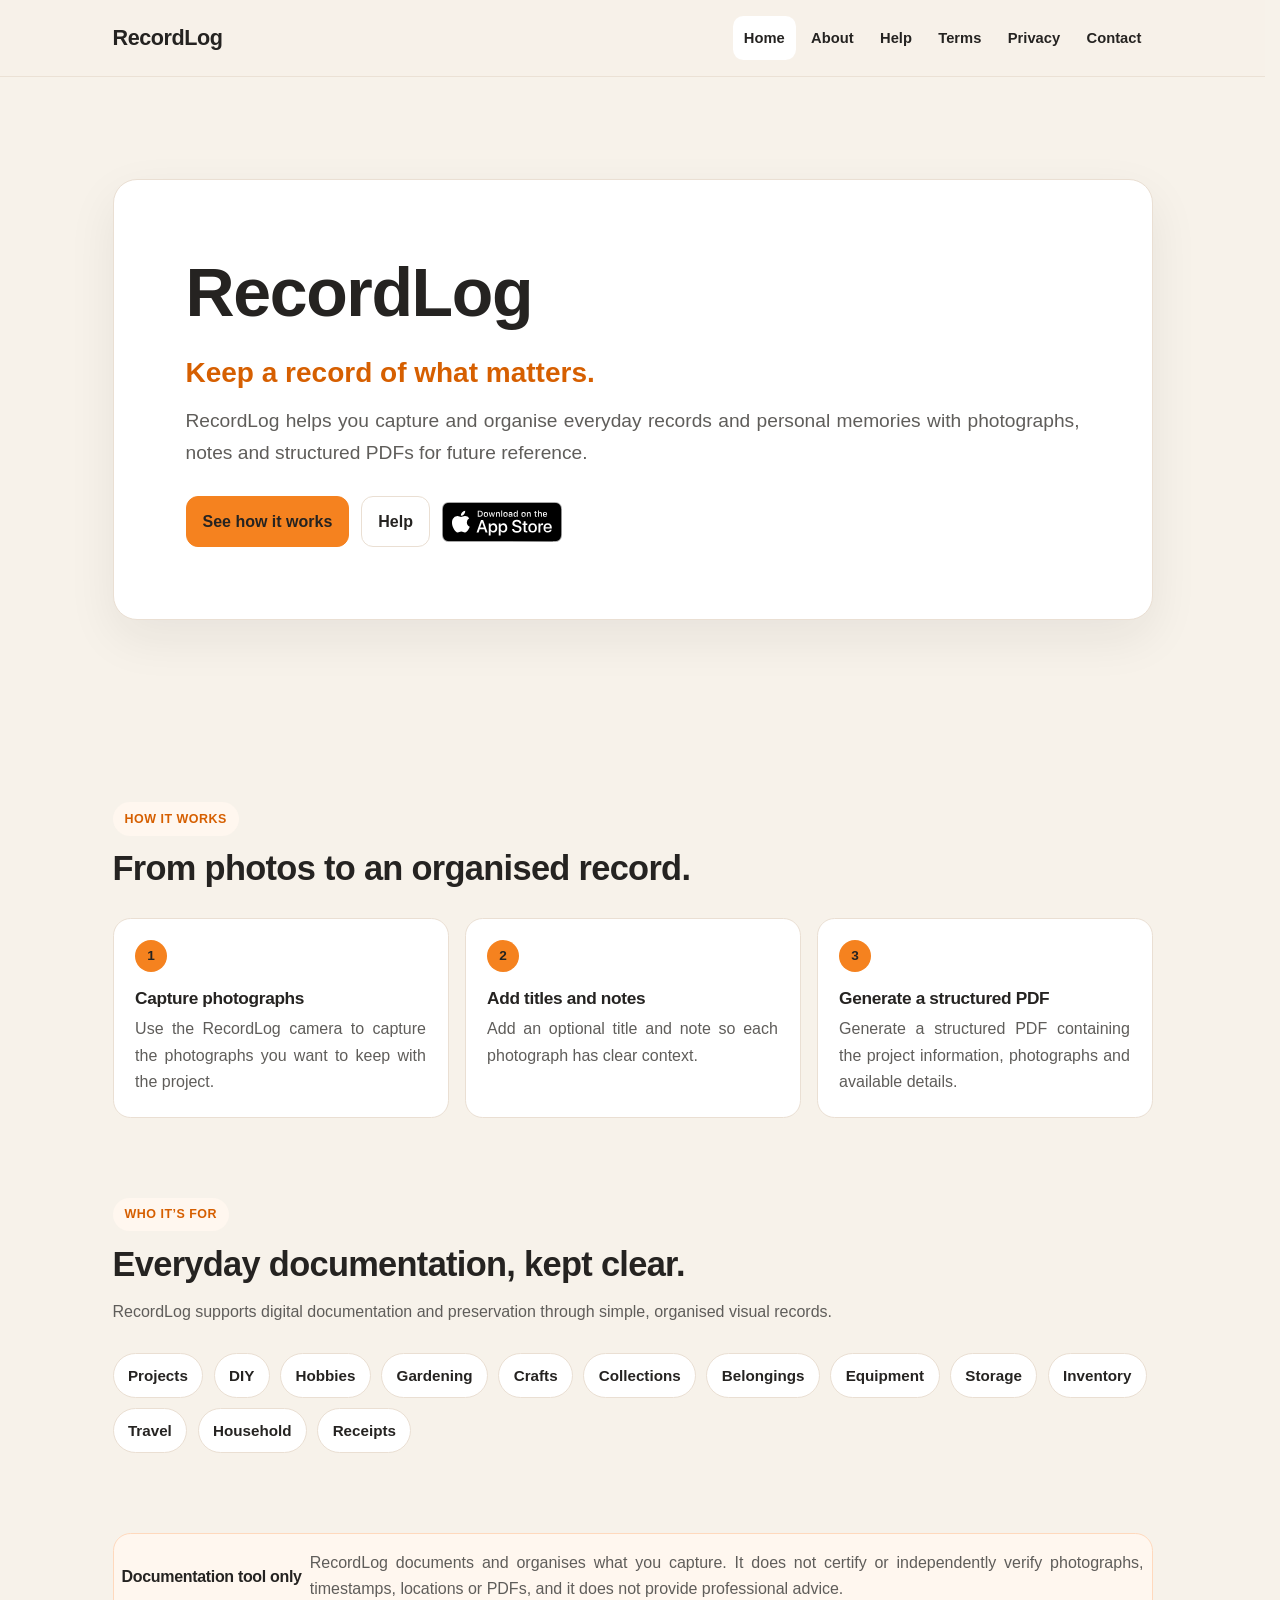
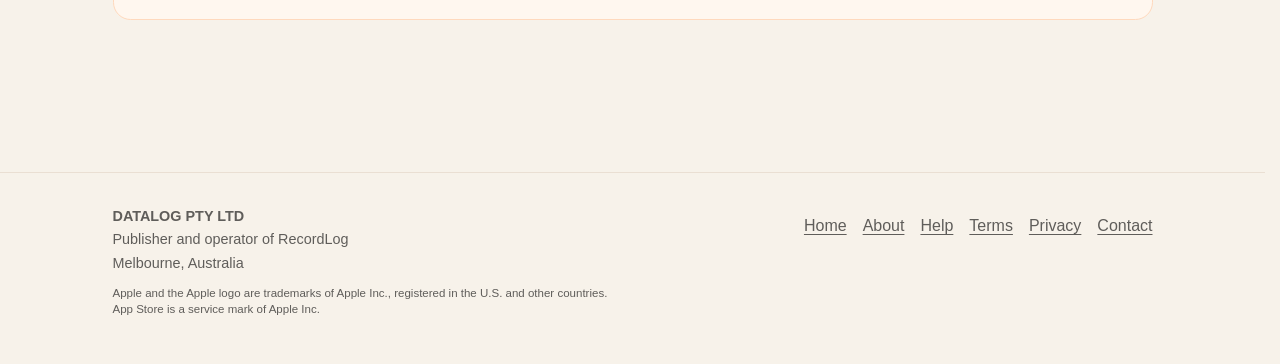
==== commit 5da90aff: "Update RecordLog homepage documentation philosophy" ====
--- a/index.html
+++ b/index.html
@@ -34,8 +34,8 @@
     <section class="hero">
       <div class="container"><div class="hero-card">
         <h1>RecordLog</h1>
-        <p class="tagline">Document anything, keep a clear record.</p>
-        <p class="hero-copy">RecordLog helps you create projects, capture photographs, add titles and notes, and generate a structured PDF for clear, everyday documentation.</p>
+        <p class="tagline">Keep a record of what matters.</p>
+        <p class="hero-copy">RecordLog helps you capture and organise everyday records and personal memories with photographs, notes and structured PDFs for future reference.</p>
         <div class="hero-actions"><a class="button" href="about.html">See how it works</a><a class="button button-secondary" href="support.html">Help</a><a class="app-store-badge" href="https://apps.apple.com/au/app/recordlog/id6806089663" aria-label="Download RecordLog on the App Store"><img src="assets/download-on-the-app-store.svg" alt="Download on the App Store" width="120" height="40"></a></div>
       </div></div>
     </section>
@@ -51,7 +51,7 @@
     </section>
     <section class="section" aria-labelledby="audience-heading">
       <div class="container">
-        <div class="section-heading"><p class="eyebrow">Who it’s for</p><h2 id="audience-heading">Everyday documentation, kept clear.</h2><p>RecordLog is a general-purpose photo documentation and organisation app for everyday records.</p></div>
+        <div class="section-heading"><p class="eyebrow">Who it’s for</p><h2 id="audience-heading">Everyday documentation, kept clear.</h2><p>RecordLog supports digital documentation and preservation through simple, organised visual records.</p></div>
         <div class="audience-grid" role="list"><div class="audience-item" role="listitem">Projects</div><div class="audience-item" role="listitem">DIY</div><div class="audience-item" role="listitem">Hobbies</div><div class="audience-item" role="listitem">Gardening</div><div class="audience-item" role="listitem">Crafts</div><div class="audience-item" role="listitem">Collections</div><div class="audience-item" role="listitem">Belongings</div><div class="audience-item" role="listitem">Equipment</div><div class="audience-item" role="listitem">Storage</div><div class="audience-item" role="listitem">Inventory</div><div class="audience-item" role="listitem">Travel</div><div class="audience-item" role="listitem">Household</div><div class="audience-item" role="listitem">Receipts</div></div>
       </div>
     </section>
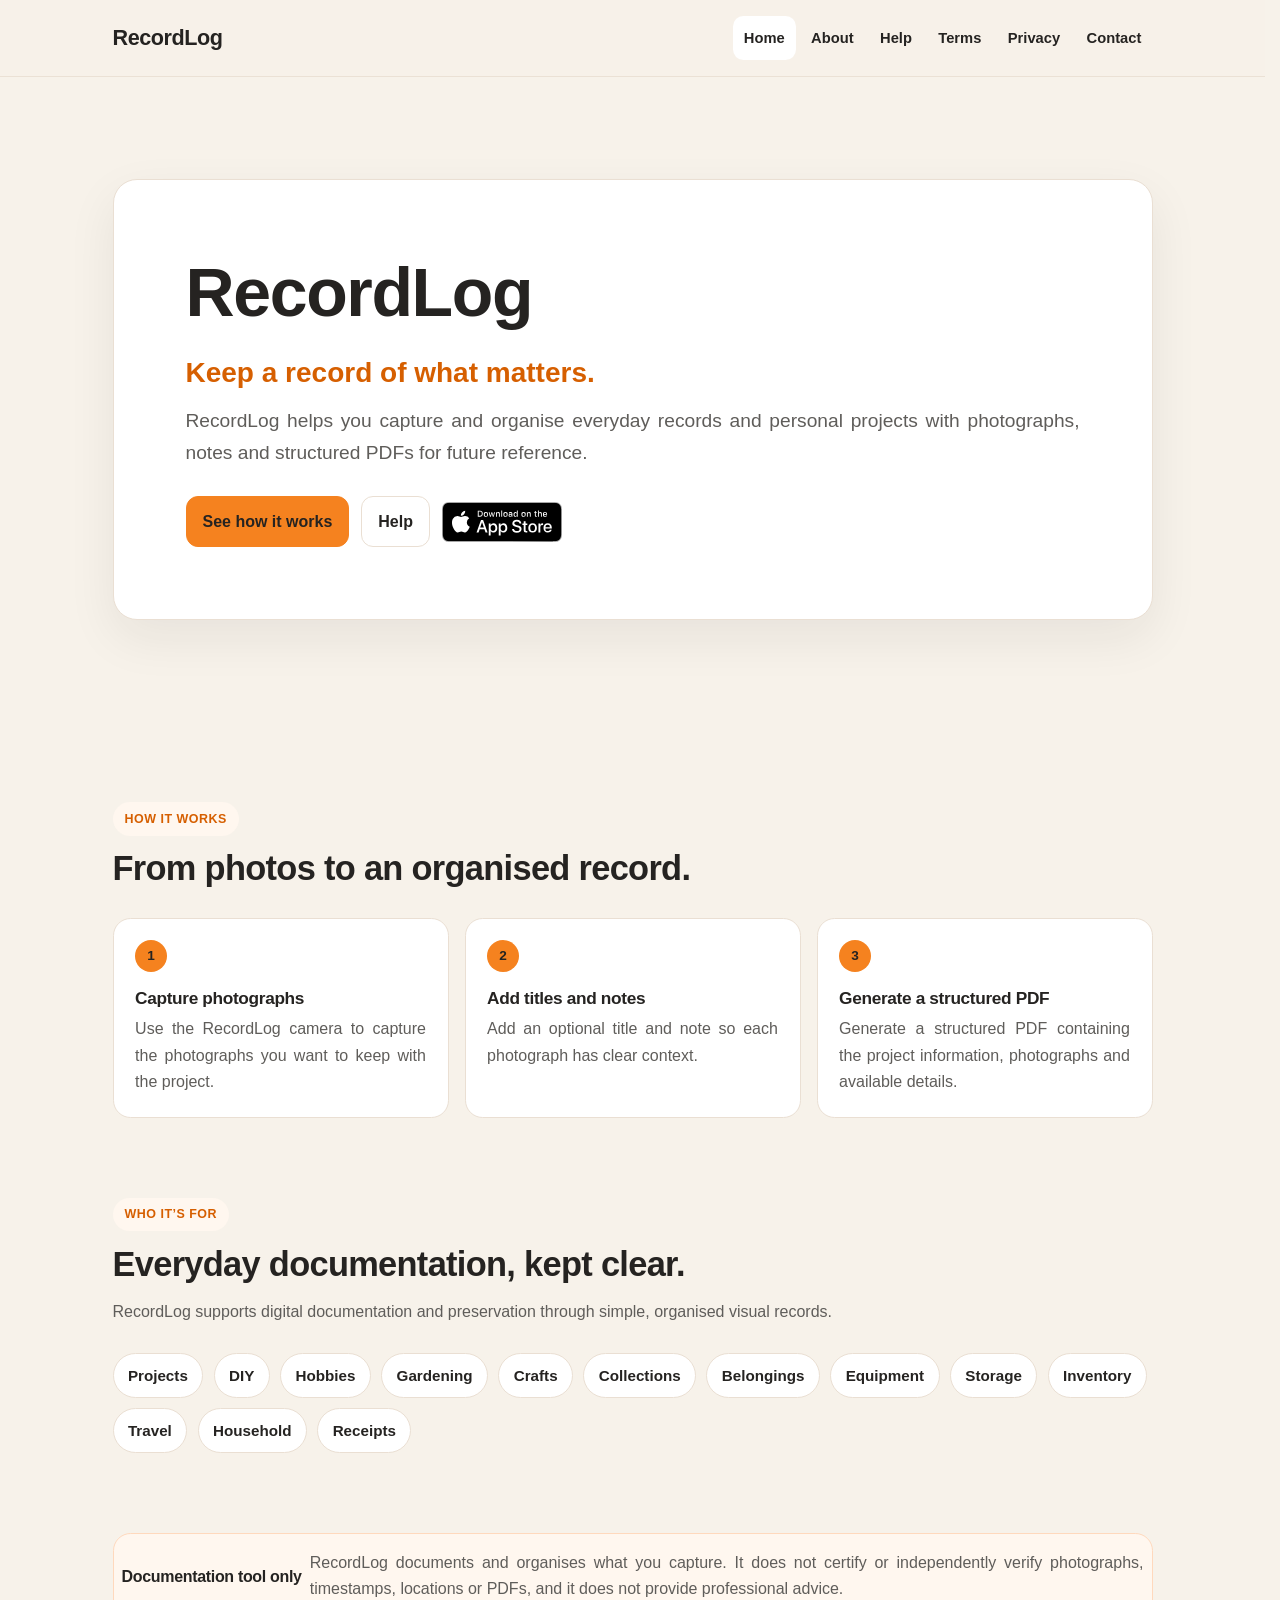
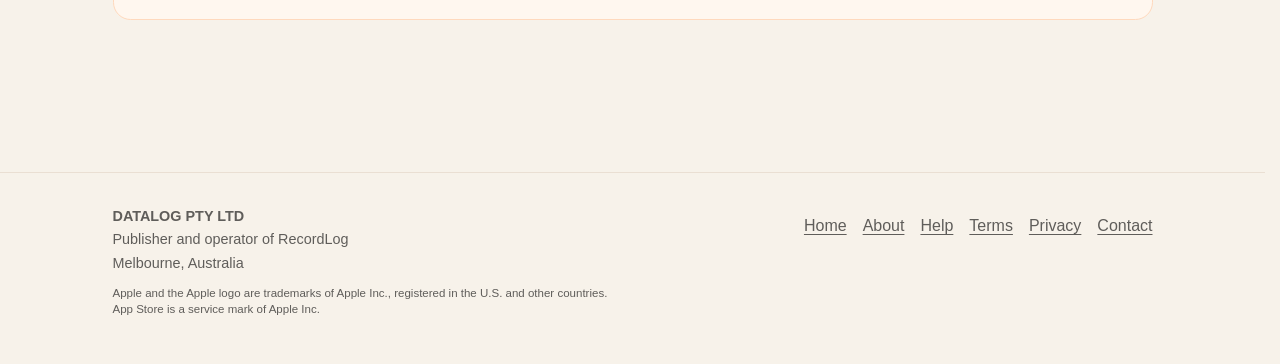
==== commit d9f30386: "Update personal memories wording to personal projects" ====
--- a/index.html
+++ b/index.html
@@ -35,7 +35,7 @@
       <div class="container"><div class="hero-card">
         <h1>RecordLog</h1>
         <p class="tagline">Keep a record of what matters.</p>
-        <p class="hero-copy">RecordLog helps you capture and organise everyday records and personal memories with photographs, notes and structured PDFs for future reference.</p>
+        <p class="hero-copy">RecordLog helps you capture and organise everyday records and personal projects with photographs, notes and structured PDFs for future reference.</p>
         <div class="hero-actions"><a class="button" href="about.html">See how it works</a><a class="button button-secondary" href="support.html">Help</a><a class="app-store-badge" href="https://apps.apple.com/au/app/recordlog/id6806089663" aria-label="Download RecordLog on the App Store"><img src="assets/download-on-the-app-store.svg" alt="Download on the App Store" width="120" height="40"></a></div>
       </div></div>
     </section>
--- a/styles.css
+++ b/styles.css
@@ -84,8 +84,11 @@
 .accordion-content > :last-child { margin-bottom: 0; }
 .accordion-content h3 { position: relative; margin: 1.3rem 0 0.45rem; padding-left: 1.05rem; color: var(--text); font-size: 0.98rem; font-weight: 800; }
 .accordion-content h3:first-child { margin-top: 0; }
-.accordion-content h3::before { content: "–"; position: absolute; left: 0; color: var(--accent-deep); }
+.accordion-content h3::before { content: "–"; position: absolute; top: -0.08rem; left: 0; color: var(--accent-deep); font-size: 1.125rem; font-weight: 700; line-height: 1; }
 .accordion-content h3 + p { margin-left: 1.05rem; }
+.accordion-content .dash-list { margin: 0; padding: 0; list-style: none; }
+.accordion-content .dash-list li { position: relative; padding-left: 1.5rem; }
+.accordion-content .dash-list li::before { content: "–"; position: absolute; top: -0.12rem; left: 0; color: var(--accent-deep); font-size: 1.125rem; font-weight: 700; }
 .document-accordion { margin-top: 1.5rem; }
 .canonical-footer { margin-top: 1.5rem; color: var(--muted); font-size: 0.9rem; text-align: left; }
 .contact-details { text-align: left !important; }
